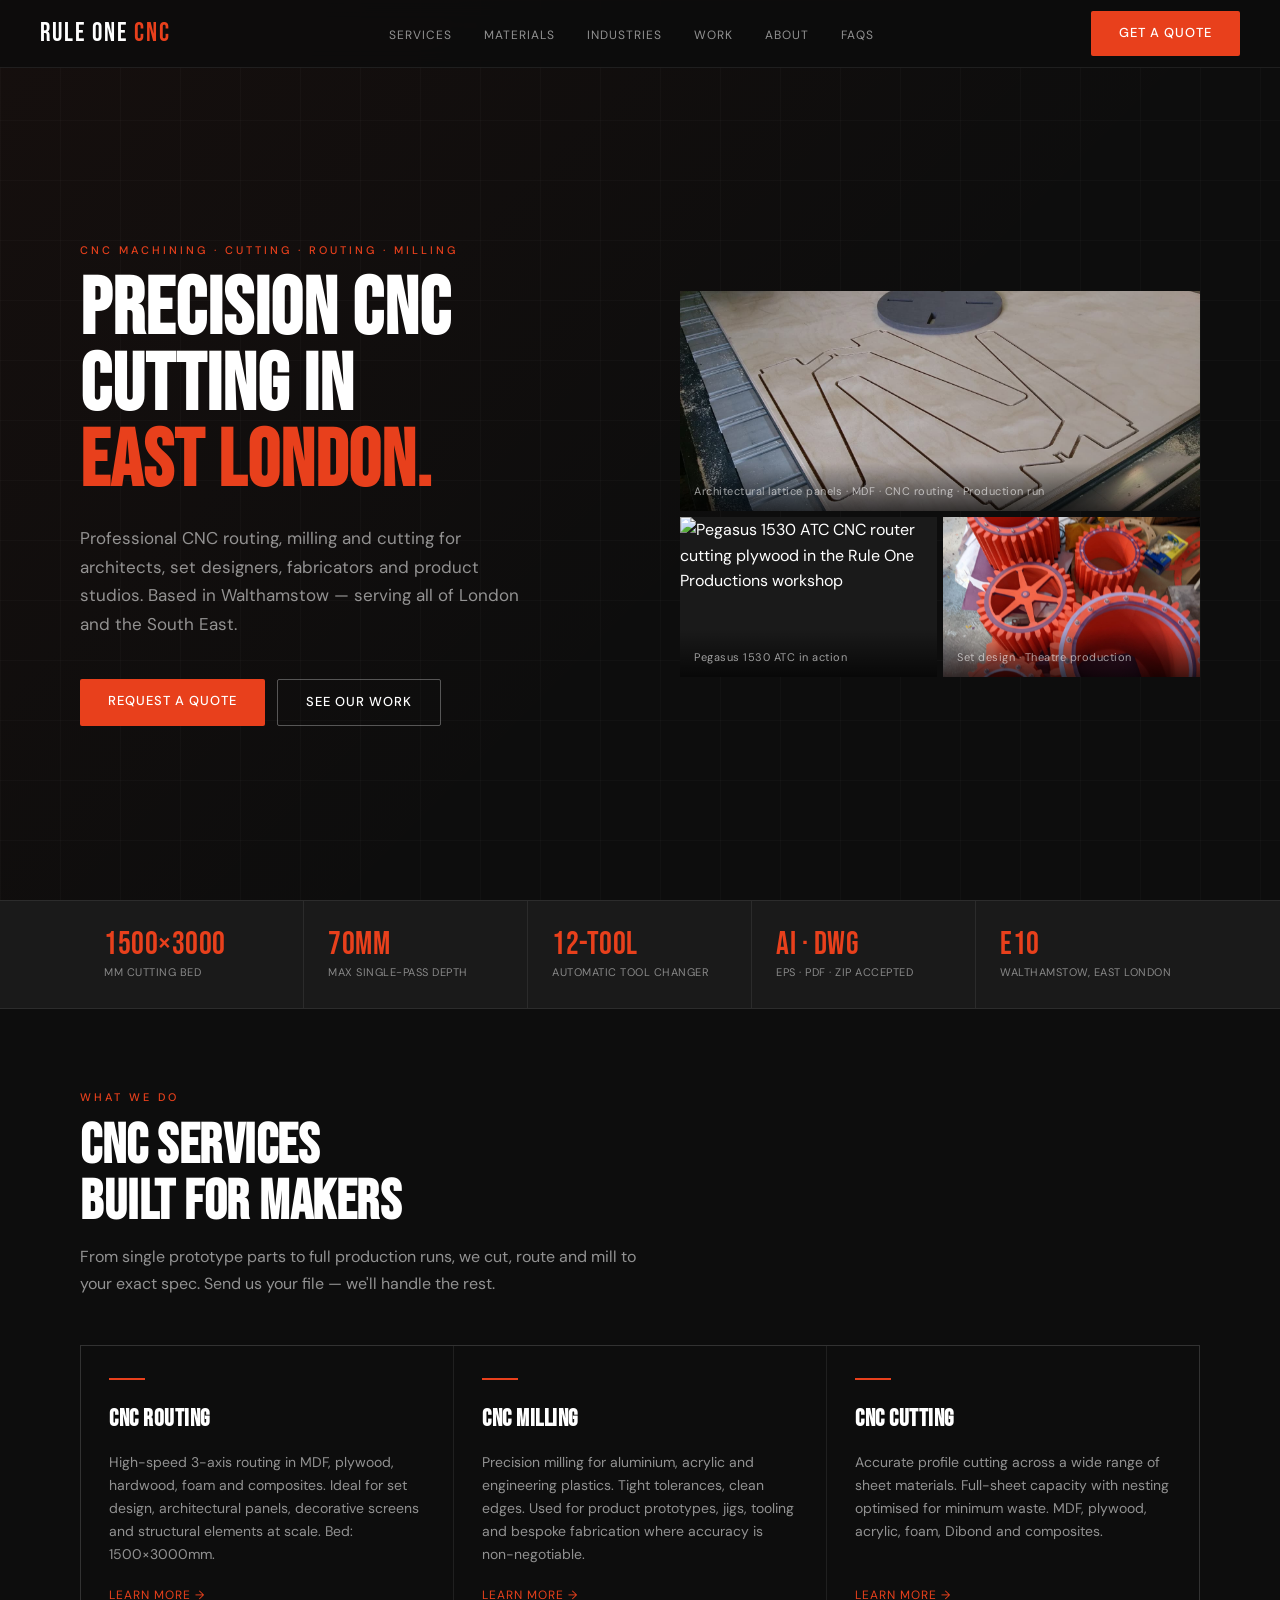
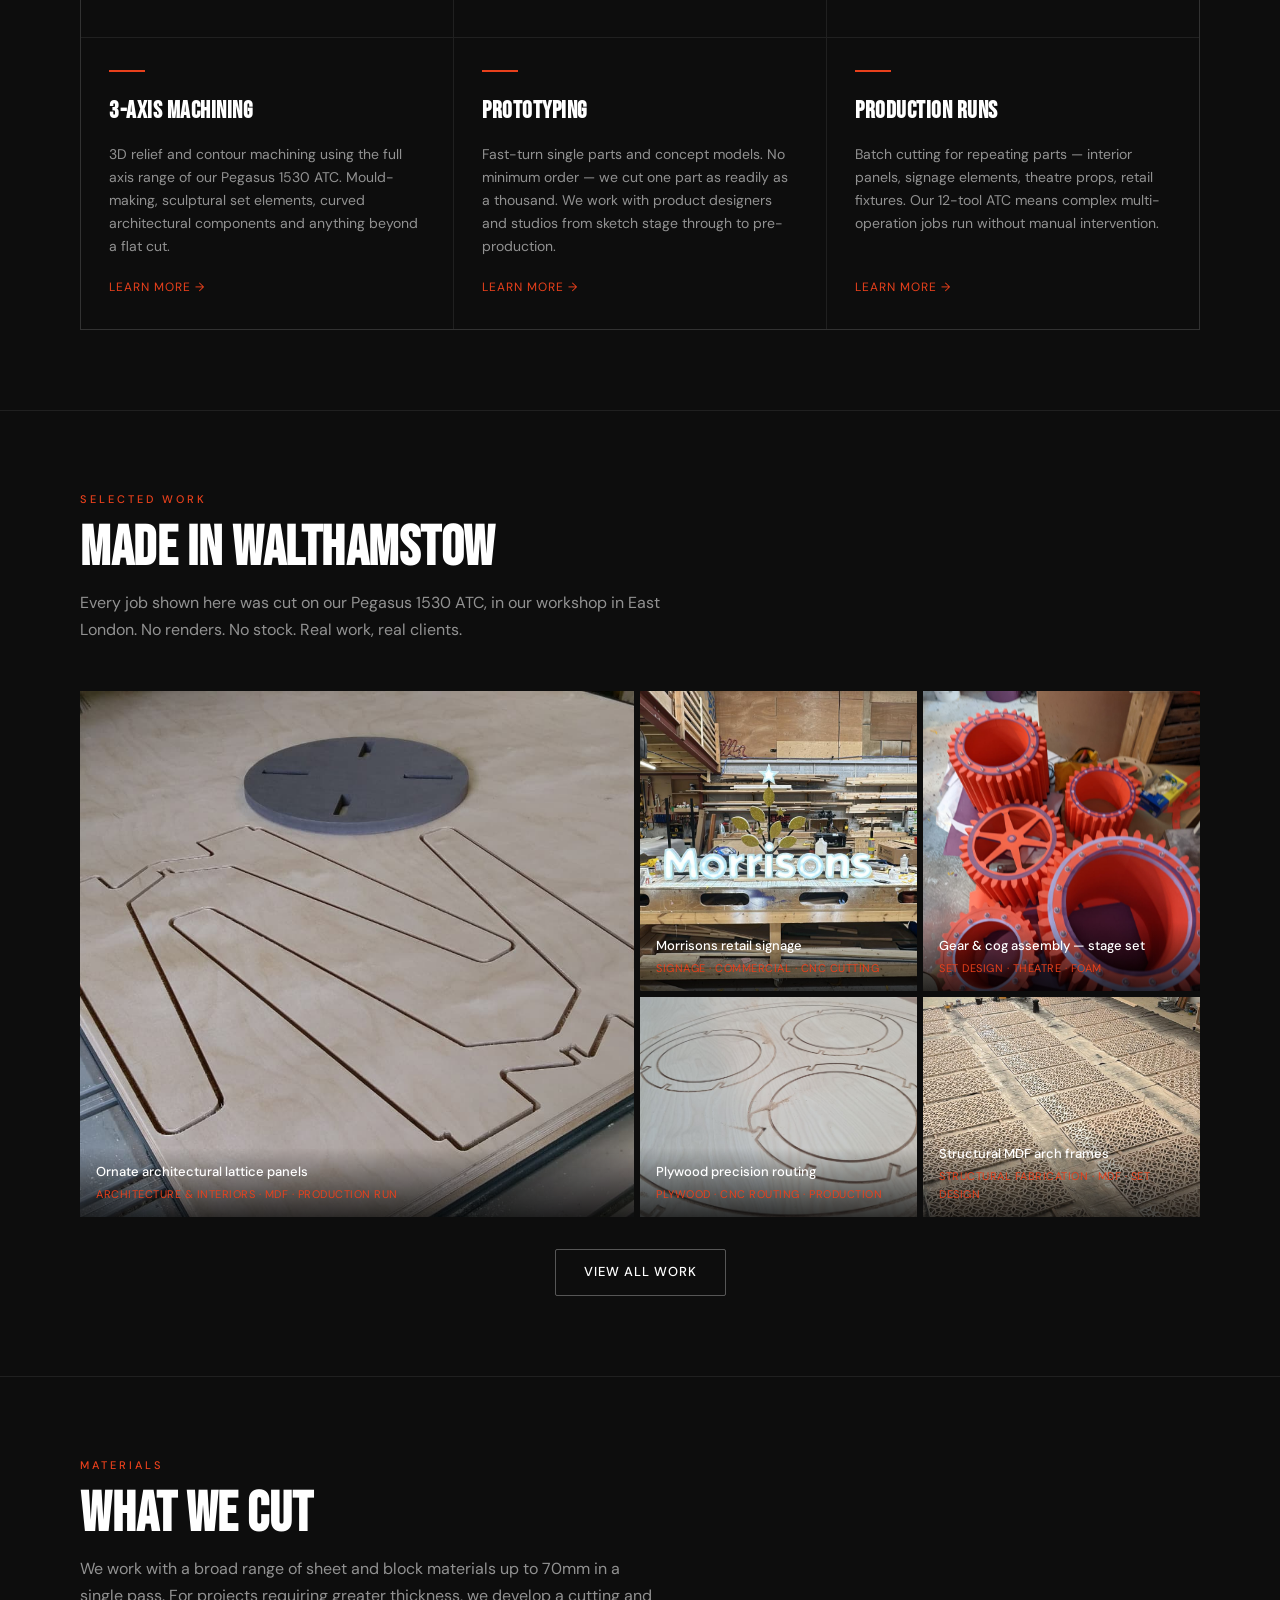
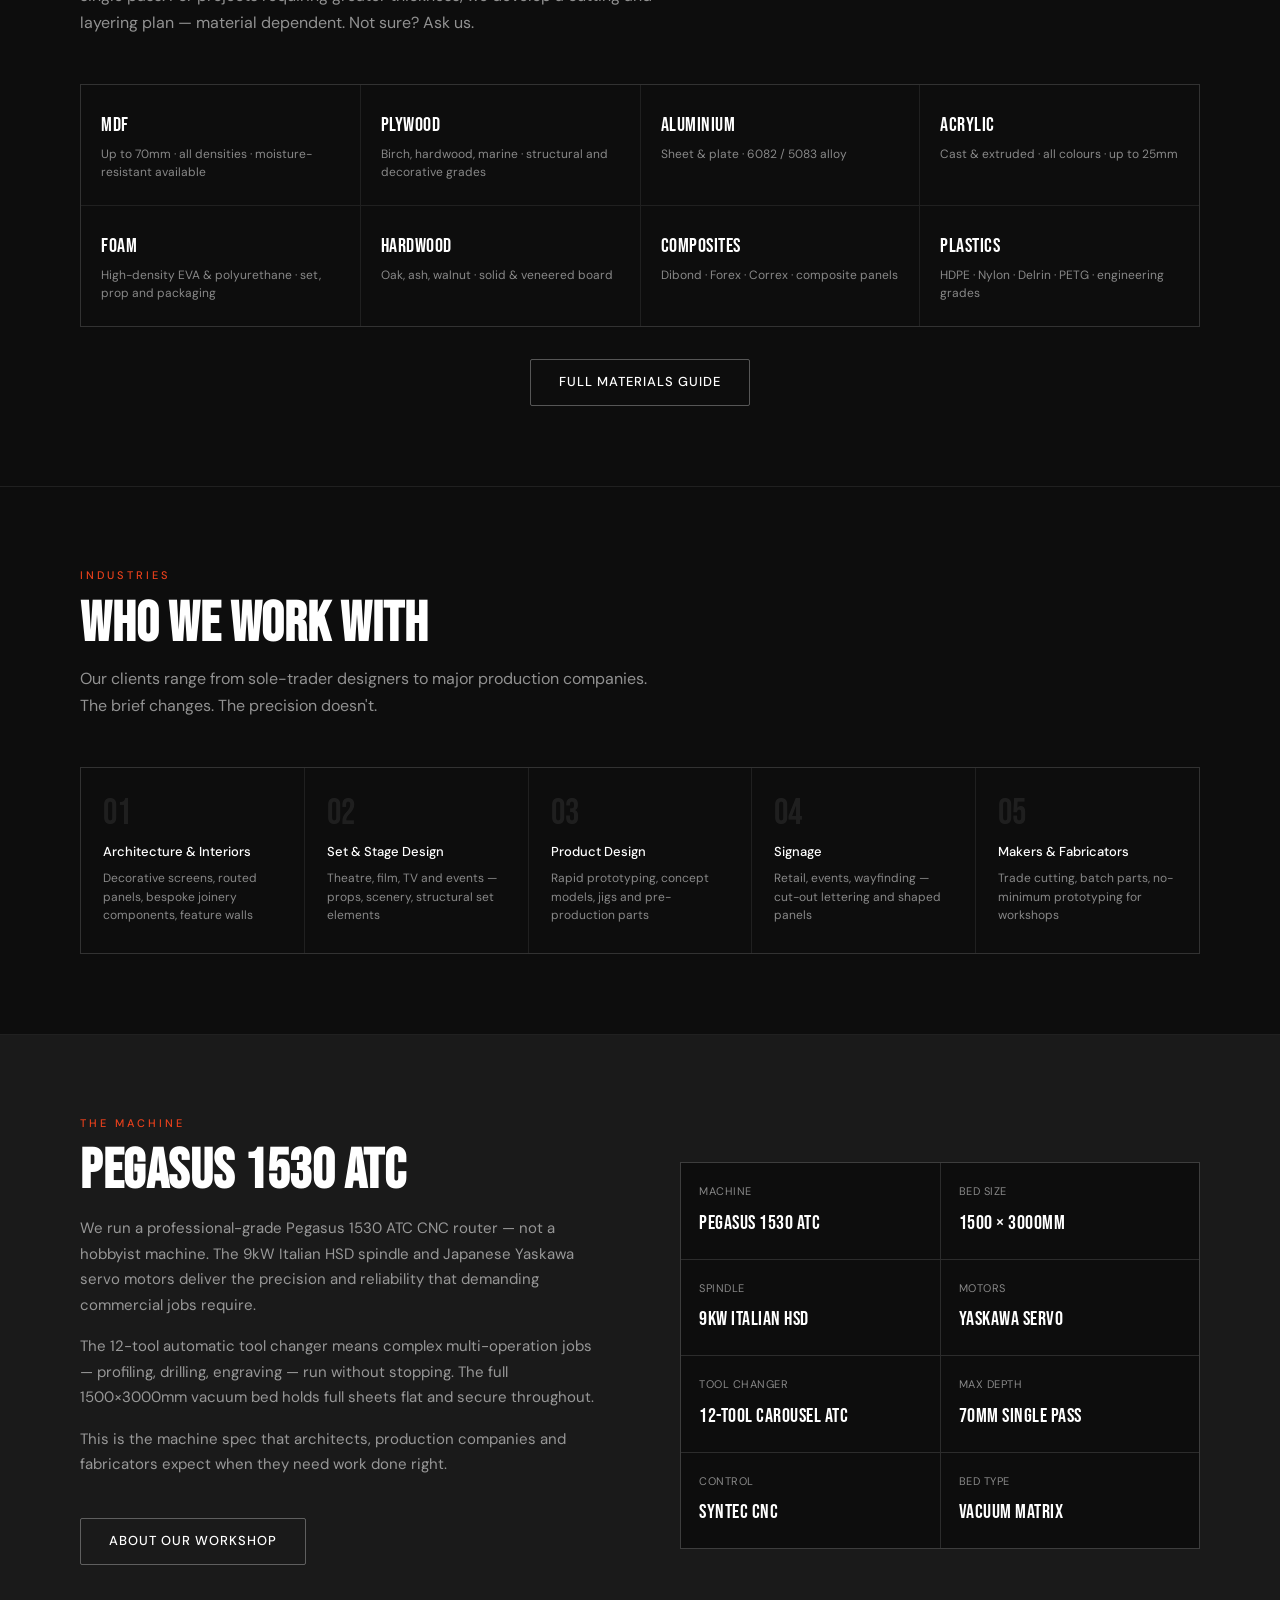
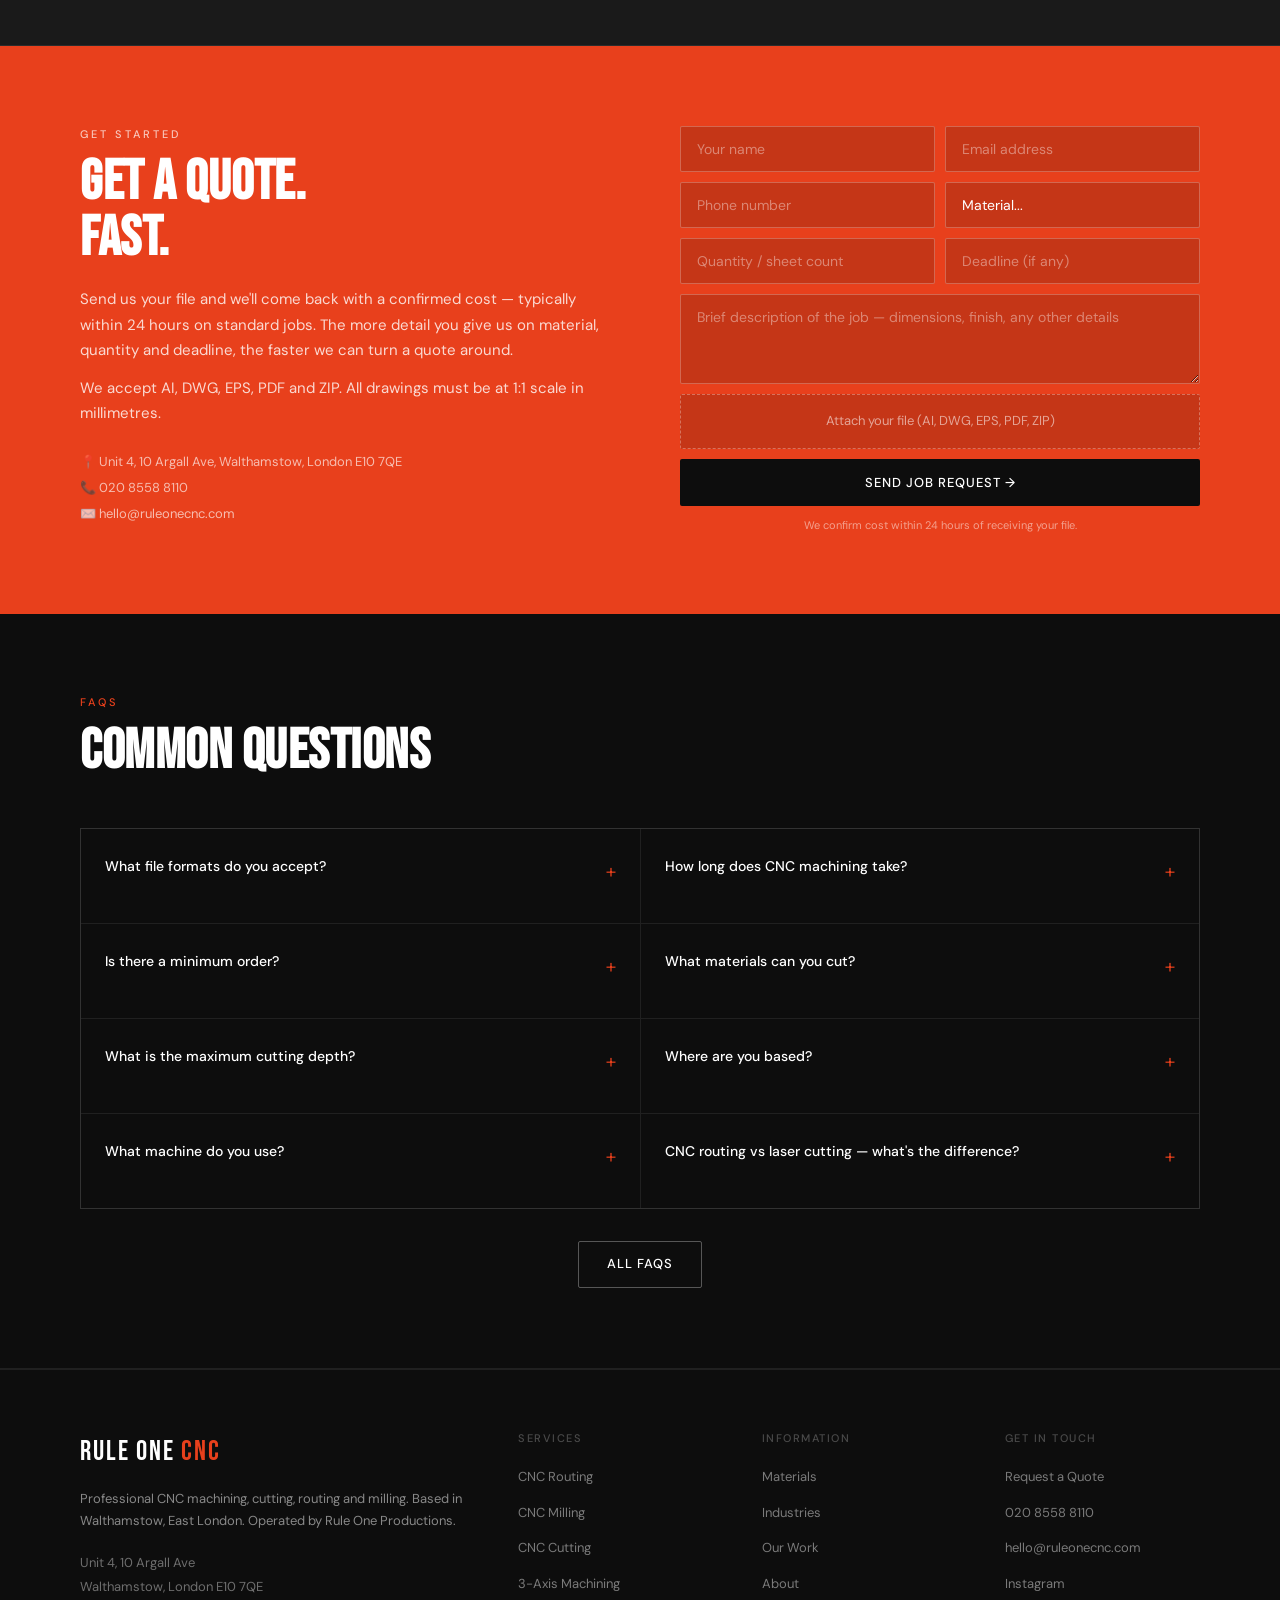
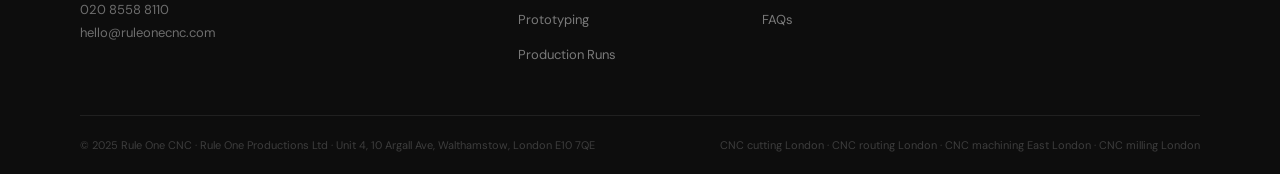
==== index.html @ fa642766 "Rename index.html.html to index.html" ====
<!DOCTYPE html>
<html lang="en">
<head>
  <meta charset="UTF-8" />
  <meta name="viewport" content="width=device-width, initial-scale=1.0" />
  <title>CNC Machining, Cutting &amp; Routing in London | Rule One CNC</title>
  <meta name="description" content="Professional CNC routing, milling and cutting in East London. Pegasus 1530 ATC — 1500×3000mm bed, up to 70mm depth. Fast turnaround, no minimum order. Get a quote today." />
  <meta name="robots" content="index, follow" />
  <link rel="canonical" href="https://www.ruleonecnc.com/" />
  <link rel="stylesheet" href="css/style.css" />

  <!-- Open Graph -->
  <meta property="og:title" content="CNC Machining, Cutting &amp; Routing in London | Rule One CNC" />
  <meta property="og:description" content="Professional CNC routing, milling and cutting in East London. Pegasus 1530 ATC. Fast turnaround, no minimum order." />
  <meta property="og:url" content="https://www.ruleonecnc.com/" />
  <meta property="og:type" content="website" />

  <!-- LocalBusiness Schema -->
  <script type="application/ld+json">
  {
    "@context": "https://schema.org",
    "@type": "LocalBusiness",
    "name": "Rule One CNC",
    "alternateName": "Rule One Productions CNC",
    "url": "https://www.ruleonecnc.com",
    "description": "Professional CNC machining, cutting, routing and milling service based in Walthamstow, East London. Pegasus 1530 ATC router with 1500x3000mm bed, up to 70mm cutting depth. Serving architects, set designers, fabricators and product studios across London and the South East.",
    "telephone": "+442085588110",
    "email": "hello@ruleonecnc.com",
    "priceRange": "££",
    "address": {
      "@type": "PostalAddress",
      "streetAddress": "Unit 4, 10 Argall Ave",
      "addressLocality": "Walthamstow",
      "addressRegion": "London",
      "postalCode": "E10 7QE",
      "addressCountry": "GB"
    },
    "geo": {
      "@type": "GeoCoordinates",
      "latitude": 51.5647,
      "longitude": -0.0147
    },
    "openingHoursSpecification": [
      {
        "@type": "OpeningHoursSpecification",
        "dayOfWeek": ["Monday","Tuesday","Wednesday","Thursday","Friday"],
        "opens": "08:00",
        "closes": "17:30"
      }
    ],
    "hasOfferCatalog": {
      "@type": "OfferCatalog",
      "name": "CNC Services",
      "itemListElement": [
        { "@type": "Offer", "itemOffered": { "@type": "Service", "name": "CNC Routing London" } },
        { "@type": "Offer", "itemOffered": { "@type": "Service", "name": "CNC Milling London" } },
        { "@type": "Offer", "itemOffered": { "@type": "Service", "name": "CNC Cutting London" } },
        { "@type": "Offer", "itemOffered": { "@type": "Service", "name": "CNC Machining London" } },
        { "@type": "Offer", "itemOffered": { "@type": "Service", "name": "CNC Prototyping London" } }
      ]
    },
    "areaServed": [
      { "@type": "City", "name": "London" },
      { "@type": "AdministrativeArea", "name": "South East England" }
    ],
    "sameAs": ["https://www.instagram.com/cnc.london"]
  }
  </script>

  <!-- FAQPage Schema -->
  <script type="application/ld+json">
  {
    "@context": "https://schema.org",
    "@type": "FAQPage",
    "mainEntity": [
      {
        "@type": "Question",
        "name": "What file formats do you accept?",
        "acceptedAnswer": { "@type": "Answer", "text": "We accept AI (Adobe Illustrator), DWG (AutoCAD), EPS, PDF and ZIP archives. All files must be at 1:1 scale in millimetres. Vector format is required for 2D cutting." }
      },
      {
        "@type": "Question",
        "name": "How long does CNC machining take?",
        "acceptedAnswer": { "@type": "Answer", "text": "Turnaround depends on the complexity and volume of the job. Most standard jobs are completed within a few days. We confirm an exact lead time when we quote." }
      },
      {
        "@type": "Question",
        "name": "Is there a minimum order for CNC cutting?",
        "acceptedAnswer": { "@type": "Answer", "text": "No minimum order. We cut single prototype parts as readily as large production runs. Pricing is based on machine time and material — not order volume." }
      },
      {
        "@type": "Question",
        "name": "What materials can CNC machines cut?",
        "acceptedAnswer": { "@type": "Answer", "text": "Rule One CNC cuts MDF, plywood, hardwood, aluminium, acrylic, high-density foam, Dibond, Forex, HDPE, Nylon, Delrin and PETG. We cut up to 70mm depth in a single pass." }
      },
      {
        "@type": "Question",
        "name": "What is the maximum CNC cutting depth?",
        "acceptedAnswer": { "@type": "Answer", "text": "Our Pegasus 1530 ATC CNC router cuts to 70mm depth in a single pass. For projects requiring greater material thickness, we can develop a cutting and layering plan." }
      },
      {
        "@type": "Question",
        "name": "Where is Rule One CNC based?",
        "acceptedAnswer": { "@type": "Answer", "text": "We are based at Unit 4, 10 Argall Ave, Walthamstow, London E10 7QE, operated by Rule One Productions. We serve clients across London and the South East." }
      },
      {
        "@type": "Question",
        "name": "What CNC machine do you use?",
        "acceptedAnswer": { "@type": "Answer", "text": "We run a Pegasus 1530 ATC CNC router with a 1500x3000mm bed, 9kW Italian HSD spindle, Japanese Yaskawa servo motors and a 12-tool automatic tool changer." }
      },
      {
        "@type": "Question",
        "name": "What is the difference between CNC routing and laser cutting?",
        "acceptedAnswer": { "@type": "Answer", "text": "CNC routing uses a spinning cutter and is better for thicker materials, structural parts and 3D relief work. Laser cutting suits very thin, delicate sheet work. We offer CNC routing and milling." }
      }
    ]
  }
  </script>
</head>
<body>

  <!-- ─── NAV ─── -->
  <nav class="nav">
    <a href="/" class="nav-logo">Rule One <span>CNC</span></a>
    <ul class="nav-links">
      <li><a href="/pages/services.html">Services</a></li>
      <li><a href="/pages/materials.html">Materials</a></li>
      <li><a href="/pages/industries.html">Industries</a></li>
      <li><a href="/pages/work.html">Work</a></li>
      <li><a href="/pages/about.html">About</a></li>
      <li><a href="/pages/faq.html">FAQs</a></li>
    </ul>
    <a href="#quote" class="btn btn-primary nav-cta">Get a Quote</a>
    <div class="nav-hamburger" aria-label="Menu">
      <span></span><span></span><span></span>
    </div>
  </nav>

  <!-- Mobile Menu -->
  <div class="mobile-menu">
    <a href="/pages/services.html">Services</a>
    <a href="/pages/materials.html">Materials</a>
    <a href="/pages/industries.html">Industries</a>
    <a href="/pages/work.html">Work</a>
    <a href="/pages/about.html">About</a>
    <a href="/pages/faq.html">FAQs</a>
    <a href="#quote" class="btn btn-primary">Get a Quote</a>
  </div>

  <main>

    <!-- ─── HERO ─── -->
    <section class="hero" id="home">
      <div class="hero-bg"></div>
      <div class="hero-grid-overlay"></div>
      <div class="hero-content">
        <div class="hero-left">
          <span class="eyebrow">CNC Machining · Cutting · Routing · Milling</span>
          <h1 class="hero-h1">Precision CNC<br>cutting in<br><em>East London.</em></h1>
          <p class="hero-sub">Professional CNC routing, milling and cutting for architects, set designers, fabricators and product studios. Based in Walthamstow — serving all of London and the South East.</p>
          <div class="hero-ctas">
            <a href="#quote" class="btn btn-primary">Request a Quote</a>
            <a href="/pages/work.html" class="btn btn-outline">See Our Work</a>
          </div>
        </div>
        <div class="hero-right">
          <div class="hero-img-grid">
            <div class="hero-img-item span2">
              <img src="images/lattice-panels-floor.jpg" alt="CNC routed architectural lattice panels laid out across the workshop floor — Rule One CNC, Walthamstow" loading="eager" />
              <div class="hero-img-label">Architectural lattice panels · MDF · CNC routing · Production run</div>
            </div>
            <div class="hero-img-item">
              <img src="images/cnc-machine-cutting.jpg" alt="Pegasus 1530 ATC CNC router cutting plywood in the Rule One Productions workshop" loading="eager" />
              <div class="hero-img-label">Pegasus 1530 ATC in action</div>
            </div>
            <div class="hero-img-item">
              <img src="images/gear-assemblies.jpg" alt="Large CNC routed foam gear and cog assemblies for theatre set design" loading="eager" />
              <div class="hero-img-label">Set design · Theatre production</div>
            </div>
          </div>
        </div>
      </div>
    </section>

    <!-- ─── TRUST BAR ─── -->
    <div class="trust-bar">
      <div class="trust-bar-inner container">
        <div class="trust-item">
          <div class="trust-num">1500×3000</div>
          <div class="trust-label">mm cutting bed</div>
        </div>
        <div class="trust-item">
          <div class="trust-num">70mm</div>
          <div class="trust-label">Max single-pass depth</div>
        </div>
        <div class="trust-item">
          <div class="trust-num">12-Tool</div>
          <div class="trust-label">Automatic tool changer</div>
        </div>
        <div class="trust-item">
          <div class="trust-num">AI · DWG</div>
          <div class="trust-label">EPS · PDF · ZIP accepted</div>
        </div>
        <div class="trust-item">
          <div class="trust-num">E10</div>
          <div class="trust-label">Walthamstow, East London</div>
        </div>
      </div>
    </div>

    <!-- ─── SERVICES ─── -->
    <section class="section" id="services">
      <div class="container">
        <span class="eyebrow fade-in">What we do</span>
        <h2 class="fade-in">CNC services<br>built for makers</h2>
        <div class="section-intro fade-in">
          <p>From single prototype parts to full production runs, we cut, route and mill to your exact spec. Send us your file — we'll handle the rest.</p>
        </div>
        <div class="services-grid">
          <div class="service-card fade-in">
            <div class="service-bar"></div>
            <h3>CNC Routing</h3>
            <p>High-speed 3-axis routing in MDF, plywood, hardwood, foam and composites. Ideal for set design, architectural panels, decorative screens and structural elements at scale. Bed: 1500×3000mm.</p>
            <a href="/pages/services.html#routing" class="service-link">Learn more →</a>
          </div>
          <div class="service-card fade-in">
            <div class="service-bar"></div>
            <h3>CNC Milling</h3>
            <p>Precision milling for aluminium, acrylic and engineering plastics. Tight tolerances, clean edges. Used for product prototypes, jigs, tooling and bespoke fabrication where accuracy is non-negotiable.</p>
            <a href="/pages/services.html#milling" class="service-link">Learn more →</a>
          </div>
          <div class="service-card fade-in">
            <div class="service-bar"></div>
            <h3>CNC Cutting</h3>
            <p>Accurate profile cutting across a wide range of sheet materials. Full-sheet capacity with nesting optimised for minimum waste. MDF, plywood, acrylic, foam, Dibond and composites.</p>
            <a href="/pages/services.html#cutting" class="service-link">Learn more →</a>
          </div>
          <div class="service-card fade-in">
            <div class="service-bar"></div>
            <h3>3-Axis Machining</h3>
            <p>3D relief and contour machining using the full axis range of our Pegasus 1530 ATC. Mould-making, sculptural set elements, curved architectural components and anything beyond a flat cut.</p>
            <a href="/pages/services.html#3axis" class="service-link">Learn more →</a>
          </div>
          <div class="service-card fade-in">
            <div class="service-bar"></div>
            <h3>Prototyping</h3>
            <p>Fast-turn single parts and concept models. No minimum order — we cut one part as readily as a thousand. We work with product designers and studios from sketch stage through to pre-production.</p>
            <a href="/pages/services.html#prototyping" class="service-link">Learn more →</a>
          </div>
          <div class="service-card fade-in">
            <div class="service-bar"></div>
            <h3>Production Runs</h3>
            <p>Batch cutting for repeating parts — interior panels, signage elements, theatre props, retail fixtures. Our 12-tool ATC means complex multi-operation jobs run without manual intervention.</p>
            <a href="/pages/services.html#production" class="service-link">Learn more →</a>
          </div>
        </div>
      </div>
    </section>

    <!-- ─── PORTFOLIO ─── -->
    <section class="section" id="work">
      <div class="container">
        <span class="eyebrow fade-in">Selected work</span>
        <h2 class="fade-in">Made in Walthamstow</h2>
        <div class="section-intro fade-in">
          <p>Every job shown here was cut on our Pegasus 1530 ATC, in our workshop in East London. No renders. No stock. Real work, real clients.</p>
        </div>
        <div class="portfolio-grid">
          <div class="port-item tall fade-in">
            <img src="images/lattice-panels-floor.jpg" alt="CNC routed ornate architectural lattice panels — full production run, Rule One CNC London" loading="lazy" />
            <div class="port-always">
              <div class="port-title">Ornate architectural lattice panels</div>
              <div class="port-tag">Architecture & Interiors · MDF · Production run</div>
            </div>
            <div class="port-overlay">
              <div class="port-title">Ornate architectural lattice panels</div>
              <div class="port-tag">Architecture & Interiors · MDF · Production run</div>
            </div>
          </div>
          <div class="port-item fade-in">
            <img src="images/morrisons-signage.jpg" alt="CNC cut Morrisons illuminated retail signage lettering — Rule One CNC workshop" loading="lazy" />
            <div class="port-always">
              <div class="port-title">Morrisons retail signage</div>
              <div class="port-tag">Signage · Commercial · CNC cutting</div>
            </div>
            <div class="port-overlay">
              <div class="port-title">Morrisons retail signage</div>
              <div class="port-tag">Signage · Commercial · CNC cutting</div>
            </div>
          </div>
          <div class="port-item fade-in">
            <img src="images/gear-assemblies.jpg" alt="Large scale CNC routed foam gear and cog assemblies for theatre set design" loading="lazy" />
            <div class="port-always">
              <div class="port-title">Gear & cog assembly — stage set</div>
              <div class="port-tag">Set Design · Theatre · Foam</div>
            </div>
            <div class="port-overlay">
              <div class="port-title">Gear & cog assembly — stage set</div>
              <div class="port-tag">Set Design · Theatre · Foam</div>
            </div>
          </div>
          <div class="port-item fade-in">
            <img src="images/plywood-routing.jpg" alt="CNC router cutting precise circular parts in plywood sheet — Walthamstow workshop" loading="lazy" />
            <div class="port-always">
              <div class="port-title">Plywood precision routing</div>
              <div class="port-tag">Plywood · CNC routing · Production</div>
            </div>
            <div class="port-overlay">
              <div class="port-title">Plywood precision routing</div>
              <div class="port-tag">Plywood · CNC routing · Production</div>
            </div>
          </div>
          <div class="port-item fade-in">
            <img src="images/mdf-arches.jpg" alt="CNC cut MDF structural arch frames with internal ribbing — Rule One Productions" loading="lazy" />
            <div class="port-always">
              <div class="port-title">Structural MDF arch frames</div>
              <div class="port-tag">Structural fabrication · MDF · Set design</div>
            </div>
            <div class="port-overlay">
              <div class="port-title">Structural MDF arch frames</div>
              <div class="port-tag">Structural fabrication · MDF · Set design</div>
            </div>
          </div>
        </div>
        <div style="margin-top:32px; text-align:center;">
          <a href="/pages/work.html" class="btn btn-outline">View all work</a>
        </div>
      </div>
    </section>

    <!-- ─── MATERIALS ─── -->
    <section class="section" id="materials">
      <div class="container">
        <span class="eyebrow fade-in">Materials</span>
        <h2 class="fade-in">What we cut</h2>
        <div class="section-intro fade-in">
          <p>We work with a broad range of sheet and block materials up to 70mm in a single pass. For projects requiring greater thickness, we develop a cutting and layering plan — material dependent. Not sure? Ask us.</p>
        </div>
        <div class="materials-grid">
          <div class="material-cell fade-in">
            <div class="material-name">MDF</div>
            <div class="material-detail">Up to 70mm · all densities · moisture-resistant available</div>
          </div>
          <div class="material-cell fade-in">
            <div class="material-name">Plywood</div>
            <div class="material-detail">Birch, hardwood, marine · structural and decorative grades</div>
          </div>
          <div class="material-cell fade-in">
            <div class="material-name">Aluminium</div>
            <div class="material-detail">Sheet & plate · 6082 / 5083 alloy</div>
          </div>
          <div class="material-cell fade-in">
            <div class="material-name">Acrylic</div>
            <div class="material-detail">Cast & extruded · all colours · up to 25mm</div>
          </div>
          <div class="material-cell fade-in">
            <div class="material-name">Foam</div>
            <div class="material-detail">High-density EVA & polyurethane · set, prop and packaging</div>
          </div>
          <div class="material-cell fade-in">
            <div class="material-name">Hardwood</div>
            <div class="material-detail">Oak, ash, walnut · solid & veneered board</div>
          </div>
          <div class="material-cell fade-in">
            <div class="material-name">Composites</div>
            <div class="material-detail">Dibond · Forex · Correx · composite panels</div>
          </div>
          <div class="material-cell fade-in">
            <div class="material-name">Plastics</div>
            <div class="material-detail">HDPE · Nylon · Delrin · PETG · engineering grades</div>
          </div>
        </div>
        <div style="margin-top:32px; text-align:center;">
          <a href="/pages/materials.html" class="btn btn-outline">Full materials guide</a>
        </div>
      </div>
    </section>

    <!-- ─── INDUSTRIES ─── -->
    <section class="section" id="industries">
      <div class="container">
        <span class="eyebrow fade-in">Industries</span>
        <h2 class="fade-in">Who we work with</h2>
        <div class="section-intro fade-in">
          <p>Our clients range from sole-trader designers to major production companies. The brief changes. The precision doesn't.</p>
        </div>
        <div class="industries-strip">
          <div class="industry-cell fade-in">
            <div class="industry-num">01</div>
            <div class="industry-name">Architecture &amp; Interiors</div>
            <div class="industry-desc">Decorative screens, routed panels, bespoke joinery components, feature walls</div>
          </div>
          <div class="industry-cell fade-in">
            <div class="industry-num">02</div>
            <div class="industry-name">Set &amp; Stage Design</div>
            <div class="industry-desc">Theatre, film, TV and events — props, scenery, structural set elements</div>
          </div>
          <div class="industry-cell fade-in">
            <div class="industry-num">03</div>
            <div class="industry-name">Product Design</div>
            <div class="industry-desc">Rapid prototyping, concept models, jigs and pre-production parts</div>
          </div>
          <div class="industry-cell fade-in">
            <div class="industry-num">04</div>
            <div class="industry-name">Signage</div>
            <div class="industry-desc">Retail, events, wayfinding — cut-out lettering and shaped panels</div>
          </div>
          <div class="industry-cell fade-in">
            <div class="industry-num">05</div>
            <div class="industry-name">Makers &amp; Fabricators</div>
            <div class="industry-desc">Trade cutting, batch parts, no-minimum prototyping for workshops</div>
          </div>
        </div>
      </div>
    </section>

    <!-- ─── MACHINE ─── -->
    <section class="section machine-section">
      <div class="container">
        <div class="machine-inner">
          <div class="machine-copy fade-in">
            <span class="eyebrow">The machine</span>
            <h2>Pegasus 1530 ATC</h2>
            <p style="margin-top:16px;">We run a professional-grade Pegasus 1530 ATC CNC router — not a hobbyist machine. The 9kW Italian HSD spindle and Japanese Yaskawa servo motors deliver the precision and reliability that demanding commercial jobs require.</p>
            <p>The 12-tool automatic tool changer means complex multi-operation jobs — profiling, drilling, engraving — run without stopping. The full 1500×3000mm vacuum bed holds full sheets flat and secure throughout.</p>
            <p>This is the machine spec that architects, production companies and fabricators expect when they need work done right.</p>
            <a href="/pages/about.html" class="btn btn-outline" style="margin-top:24px;">About our workshop</a>
          </div>
          <div class="fade-in">
            <div class="spec-grid">
              <div class="spec-item">
                <div class="spec-label">Machine</div>
                <div class="spec-value">Pegasus 1530 ATC</div>
              </div>
              <div class="spec-item">
                <div class="spec-label">Bed size</div>
                <div class="spec-value">1500 × 3000mm</div>
              </div>
              <div class="spec-item">
                <div class="spec-label">Spindle</div>
                <div class="spec-value">9kW Italian HSD</div>
              </div>
              <div class="spec-item">
                <div class="spec-label">Motors</div>
                <div class="spec-value">Yaskawa Servo</div>
              </div>
              <div class="spec-item">
                <div class="spec-label">Tool changer</div>
                <div class="spec-value">12-tool carousel ATC</div>
              </div>
              <div class="spec-item">
                <div class="spec-label">Max depth</div>
                <div class="spec-value">70mm single pass</div>
              </div>
              <div class="spec-item">
                <div class="spec-label">Control</div>
                <div class="spec-value">Syntec CNC</div>
              </div>
              <div class="spec-item">
                <div class="spec-label">Bed type</div>
                <div class="spec-value">Vacuum matrix</div>
              </div>
            </div>
          </div>
        </div>
      </div>
    </section>

    <!-- ─── QUOTE ─── -->
    <section class="section quote-section" id="quote">
      <div class="container">
        <div class="quote-inner">
          <div class="quote-copy fade-in">
            <span class="eyebrow" style="color:rgba(255,255,255,0.7);">Get started</span>
            <h2>Get a quote.<br>Fast.</h2>
            <p>Send us your file and we'll come back with a confirmed cost — typically within 24 hours on standard jobs. The more detail you give us on material, quantity and deadline, the faster we can turn a quote around.</p>
            <p>We accept AI, DWG, EPS, PDF and ZIP. All drawings must be at 1:1 scale in millimetres.</p>
            <div class="quote-meta">
              <p>📍 Unit 4, 10 Argall Ave, Walthamstow, London E10 7QE</p>
              <p>📞 020 8558 8110</p>
              <p>✉️ hello@ruleonecnc.com</p>
            </div>
          </div>
          <div class="fade-in">
            <form class="quote-form" id="quote-form" name="quote" method="POST" data-netlify="true" data-netlify-honeypot="bot-field" enctype="multipart/form-data">
              <input type="hidden" name="form-name" value="quote" />
              <input type="text" name="bot-field" style="display:none" />
              <div class="form-row">
                <input type="text" name="name" placeholder="Your name" required />
                <input type="email" name="email" placeholder="Email address" required />
              </div>
              <div class="form-row">
                <input type="tel" name="phone" placeholder="Phone number" required />
                <select name="material" required>
                  <option value="" disabled selected>Material...</option>
                  <option>MDF</option>
                  <option>Plywood</option>
                  <option>Aluminium</option>
                  <option>Acrylic</option>
                  <option>Foam</option>
                  <option>Hardwood</option>
                  <option>Composite / Dibond</option>
                  <option>Plastic (HDPE / Nylon / Delrin)</option>
                  <option>Other / Not sure</option>
                </select>
              </div>
              <div class="form-row">
                <input type="text" name="quantity" placeholder="Quantity / sheet count" required />
                <input type="text" name="deadline" placeholder="Deadline (if any)" />
              </div>
              <textarea name="message" placeholder="Brief description of the job — dimensions, finish, any other details" required></textarea>
              <label class="form-file-label" for="file-upload">
                Attach your file (AI, DWG, EPS, PDF, ZIP)
              </label>
              <input type="file" id="file-upload" name="file" class="form-file-input" accept=".ai,.dwg,.eps,.pdf,.zip,.dxf" />
              <button type="submit" class="form-submit-btn">Send Job Request →</button>
              <p class="form-note">We confirm cost within 24 hours of receiving your file.</p>
            </form>
            <div class="form-success">
              <h3>Request received.</h3>
              <p>We'll review your file and come back with a confirmed cost within 24 hours. If it's urgent, call us on 020 8558 8110.</p>
            </div>
          </div>
        </div>
      </div>
    </section>

    <!-- ─── FAQ ─── -->
    <section class="section" id="faq">
      <div class="container">
        <span class="eyebrow fade-in">FAQs</span>
        <h2 class="fade-in">Common questions</h2>
        <div class="faq-grid">
          <div class="faq-item fade-in">
            <div class="faq-q">What file formats do you accept?</div>
            <div class="faq-a">We accept AI (Adobe Illustrator), DWG (AutoCAD), EPS, PDF and ZIP archives. All files must be at 1:1 scale in millimetres. Vector format is required for 2D cutting. If your files are in a different format, contact us before submitting — we can often advise on conversion.</div>
          </div>
          <div class="faq-item fade-in">
            <div class="faq-q">How long does CNC machining take?</div>
            <div class="faq-a">Turnaround depends on the complexity and volume of the job. Most standard jobs are completed within a few days. We'll confirm an exact lead time when we quote. If you have a tight deadline, tell us upfront and we'll do our best to accommodate it.</div>
          </div>
          <div class="faq-item fade-in">
            <div class="faq-q">Is there a minimum order?</div>
            <div class="faq-a">No minimum order. We cut single prototype parts as readily as production runs of hundreds. Pricing is based on machine time and material — not order volume.</div>
          </div>
          <div class="faq-item fade-in">
            <div class="faq-q">What materials can you cut?</div>
            <div class="faq-a">We regularly cut MDF, plywood, hardwood, aluminium, acrylic, high-density foam, Dibond, Forex, HDPE, Nylon, Delrin and PETG. We cut up to 70mm depth in a single pass. For thicker work, we can develop a cutting and layering plan.</div>
          </div>
          <div class="faq-item fade-in">
            <div class="faq-q">What is the maximum cutting depth?</div>
            <div class="faq-a">Our Pegasus 1530 ATC cuts to 70mm depth in a single pass. For projects requiring greater material thickness, we can work with you on a layered construction approach — feasibility depends on the material and design.</div>
          </div>
          <div class="faq-item fade-in">
            <div class="faq-q">Where are you based?</div>
            <div class="faq-a">We're based in Walthamstow, East London — Unit 4, 10 Argall Ave, E10 7QE, operated by Rule One Productions. Finished parts can be collected from the workshop or sent by courier.</div>
          </div>
          <div class="faq-item fade-in">
            <div class="faq-q">What machine do you use?</div>
            <div class="faq-a">We run a Pegasus 1530 ATC CNC router — a professional-grade machine with a 1500×3000mm bed, 9kW Italian HSD spindle, Japanese Yaskawa servo motors and a 12-tool automatic tool changer.</div>
          </div>
          <div class="faq-item fade-in">
            <div class="faq-q">CNC routing vs laser cutting — what's the difference?</div>
            <div class="faq-a">CNC routing uses a spinning cutter and excels with thicker materials, structural parts and 3D relief work. Laser cutting suits very thin, delicate sheet work. We offer CNC routing and milling — contact us if you're unsure which process suits your job.</div>
          </div>
        </div>
        <div style="margin-top:32px; text-align:center;">
          <a href="/pages/faq.html" class="btn btn-outline">All FAQs</a>
        </div>
      </div>
    </section>

  </main>

  <!-- ─── FOOTER ─── -->
  <footer class="footer">
    <div class="container">
      <div class="footer-grid">
        <div>
          <div class="footer-logo">Rule One <span>CNC</span></div>
          <p class="footer-tagline">Professional CNC machining, cutting, routing and milling. Based in Walthamstow, East London. Operated by Rule One Productions.</p>
          <p class="footer-address">
            Unit 4, 10 Argall Ave<br>
            Walthamstow, London E10 7QE<br>
            020 8558 8110<br>
            hello@ruleonecnc.com
          </p>
        </div>
        <div class="footer-col">
          <h4>Services</h4>
          <ul>
            <li><a href="/pages/services.html#routing">CNC Routing</a></li>
            <li><a href="/pages/services.html#milling">CNC Milling</a></li>
            <li><a href="/pages/services.html#cutting">CNC Cutting</a></li>
            <li><a href="/pages/services.html#3axis">3-Axis Machining</a></li>
            <li><a href="/pages/services.html#prototyping">Prototyping</a></li>
            <li><a href="/pages/services.html#production">Production Runs</a></li>
          </ul>
        </div>
        <div class="footer-col">
          <h4>Information</h4>
          <ul>
            <li><a href="/pages/materials.html">Materials</a></li>
            <li><a href="/pages/industries.html">Industries</a></li>
            <li><a href="/pages/work.html">Our Work</a></li>
            <li><a href="/pages/about.html">About</a></li>
            <li><a href="/pages/faq.html">FAQs</a></li>
          </ul>
        </div>
        <div class="footer-col">
          <h4>Get in touch</h4>
          <ul>
            <li><a href="#quote">Request a Quote</a></li>
            <li><a href="tel:02085588110">020 8558 8110</a></li>
            <li><a href="mailto:hello@ruleonecnc.com">hello@ruleonecnc.com</a></li>
            <li><a href="https://instagram.com/cnc.london" target="_blank" rel="noopener">Instagram</a></li>
          </ul>
        </div>
      </div>
      <div class="footer-bottom">
        <p>© 2025 Rule One CNC · Rule One Productions Ltd · Unit 4, 10 Argall Ave, Walthamstow, London E10 7QE</p>
        <p class="footer-keywords">CNC cutting London · CNC routing London · CNC machining East London · CNC milling London</p>
      </div>
    </div>
  </footer>

  <script src="js/main.js"></script>
</body>
</html>
---- css/style.css ----
@import url('https://fonts.googleapis.com/css2?family=Bebas+Neue&family=DM+Sans:ital,wght@0,300;0,400;0,500;1,400&display=swap');

:root {
  --black: #0D0D0D;
  --orange: #E8401C;
  --white: #FFFFFF;
  --gray: #1A1A1A;
  --gray-mid: #2A2A2A;
  --gray-light: #888888;
  --text-muted: rgba(255,255,255,0.55);
  --border: rgba(255,255,255,0.08);
}

*, *::before, *::after { box-sizing: border-box; margin: 0; padding: 0; }

html { scroll-behavior: smooth; }

body {
  background: var(--black);
  color: var(--white);
  font-family: 'DM Sans', sans-serif;
  font-size: 16px;
  line-height: 1.6;
  overflow-x: hidden;
}

img { max-width: 100%; height: auto; display: block; }
a { color: inherit; text-decoration: none; }

/* ─── TYPOGRAPHY ─── */
.display {
  font-family: 'Bebas Neue', sans-serif;
  line-height: 0.95;
  letter-spacing: 1px;
}
.eyebrow {
  font-size: 11px;
  letter-spacing: 3px;
  text-transform: uppercase;
  color: var(--orange);
  font-weight: 500;
  margin-bottom: 12px;
  display: block;
}
h1 { font-family: 'Bebas Neue', sans-serif; font-size: clamp(52px, 7vw, 80px); line-height: 0.95; letter-spacing: 1px; }
h2 { font-family: 'Bebas Neue', sans-serif; font-size: clamp(36px, 5vw, 56px); line-height: 1; letter-spacing: 0.5px; }
h3 { font-family: 'Bebas Neue', sans-serif; font-size: 24px; letter-spacing: 0.5px; }
h1 em, h2 em { color: var(--orange); font-style: normal; }
p { line-height: 1.7; }

/* ─── LAYOUT ─── */
.container { max-width: 1200px; margin: 0 auto; padding: 0 40px; }
.section { padding: 80px 0; border-bottom: 1px solid var(--border); }

/* ─── BUTTONS ─── */
.btn {
  display: inline-block;
  padding: 12px 28px;
  font-family: 'DM Sans', sans-serif;
  font-size: 13px;
  font-weight: 500;
  letter-spacing: 1px;
  text-transform: uppercase;
  border-radius: 2px;
  cursor: pointer;
  transition: all 0.2s;
  border: none;
}
.btn-primary { background: var(--orange); color: var(--white); }
.btn-primary:hover { background: #cc3518; }
.btn-outline { background: transparent; color: var(--white); border: 1px solid rgba(255,255,255,0.3); }
.btn-outline:hover { border-color: var(--white); }
.btn-dark { background: var(--black); color: var(--white); }
.btn-dark:hover { background: #1a1a1a; }

/* ─── NAV ─── */
.nav {
  position: fixed;
  top: 0; left: 0; right: 0;
  z-index: 100;
  display: flex;
  justify-content: space-between;
  align-items: center;
  padding: 0 40px;
  height: 68px;
  background: rgba(13,13,13,0.95);
  backdrop-filter: blur(10px);
  border-bottom: 1px solid var(--border);
  transition: all 0.3s;
}
.nav-logo {
  font-family: 'Bebas Neue', sans-serif;
  font-size: 26px;
  letter-spacing: 2px;
  color: var(--white);
}
.nav-logo span { color: var(--orange); }
.nav-links {
  display: flex;
  gap: 32px;
  list-style: none;
}
.nav-links a {
  font-size: 12px;
  letter-spacing: 1px;
  text-transform: uppercase;
  color: rgba(255,255,255,0.55);
  transition: color 0.2s;
}
.nav-links a:hover { color: var(--white); }
.nav-cta { flex-shrink: 0; }
.nav-hamburger { display: none; flex-direction: column; gap: 5px; cursor: pointer; padding: 4px; }
.nav-hamburger span { display: block; width: 22px; height: 2px; background: var(--white); transition: all 0.3s; }

/* ─── HERO ─── */
.hero {
  min-height: 100vh;
  display: flex;
  align-items: center;
  padding-top: 68px;
  position: relative;
  overflow: hidden;
}
.hero-bg {
  position: absolute;
  inset: 0;
  background: 
    linear-gradient(135deg, rgba(232,64,28,0.04) 0%, transparent 60%),
    var(--black);
}
.hero-grid-overlay {
  position: absolute;
  inset: 0;
  background-image: 
    linear-gradient(rgba(255,255,255,0.02) 1px, transparent 1px),
    linear-gradient(90deg, rgba(255,255,255,0.02) 1px, transparent 1px);
  background-size: 60px 60px;
}
.hero-content {
  position: relative;
  z-index: 2;
  display: grid;
  grid-template-columns: 1fr 1fr;
  gap: 80px;
  align-items: center;
  width: 100%;
  max-width: 1200px;
  margin: 0 auto;
  padding: 80px 40px;
}
.hero-left { max-width: 560px; }
.hero-h1 { margin-bottom: 24px; }
.hero-sub {
  font-size: 17px;
  color: var(--text-muted);
  margin-bottom: 40px;
  max-width: 460px;
}
.hero-ctas { display: flex; gap: 12px; flex-wrap: wrap; }
.hero-right { position: relative; }
.hero-img-grid {
  display: grid;
  grid-template-columns: 1fr 1fr;
  grid-template-rows: 220px 160px;
  gap: 6px;
}
.hero-img-item {
  background: var(--gray);
  overflow: hidden;
  position: relative;
}
.hero-img-item.span2 { grid-column: span 2; }
.hero-img-item img {
  width: 100%; height: 100%;
  object-fit: cover;
  transition: transform 0.6s ease;
}
.hero-img-item:hover img { transform: scale(1.04); }
.hero-img-label {
  position: absolute;
  bottom: 0; left: 0; right: 0;
  padding: 20px 14px 10px;
  background: linear-gradient(transparent, rgba(0,0,0,0.7));
  font-size: 11px;
  color: rgba(255,255,255,0.6);
  letter-spacing: 0.5px;
}

/* ─── TRUST BAR ─── */
.trust-bar {
  background: var(--gray);
  border-top: 1px solid var(--border);
  border-bottom: 1px solid var(--border);
}
.trust-bar-inner {
  display: grid;
  grid-template-columns: repeat(5, 1fr);
}
.trust-item {
  padding: 28px 24px;
  border-right: 1px solid var(--border);
  transition: background 0.2s;
}
.trust-item:last-child { border-right: none; }
.trust-item:hover { background: rgba(255,255,255,0.02); }
.trust-num {
  font-family: 'Bebas Neue', sans-serif;
  font-size: 32px;
  color: var(--orange);
  line-height: 1;
  margin-bottom: 4px;
  letter-spacing: 0.5px;
}
.trust-label {
  font-size: 11px;
  color: var(--gray-light);
  text-transform: uppercase;
  letter-spacing: 0.5px;
  line-height: 1.4;
}

/* ─── SERVICES ─── */
.services-grid {
  display: grid;
  grid-template-columns: repeat(3, 1fr);
  gap: 1px;
  background: var(--border);
  border: 1px solid var(--border);
  margin-top: 48px;
}
.service-card {
  background: var(--black);
  padding: 32px 28px;
  transition: background 0.2s;
  display: flex;
  flex-direction: column;
}
.service-card:hover { background: #111; }
.service-bar {
  width: 36px; height: 2px;
  background: var(--orange);
  margin-bottom: 20px;
  transition: width 0.3s;
}
.service-card:hover .service-bar { width: 56px; }
.service-card h3 { margin-bottom: 12px; }
.service-card p {
  font-size: 14px;
  color: var(--text-muted);
  line-height: 1.65;
  flex: 1;
  margin-bottom: 20px;
}
.service-link {
  font-size: 12px;
  color: var(--orange);
  letter-spacing: 1px;
  text-transform: uppercase;
  display: inline-flex;
  align-items: center;
  gap: 6px;
  transition: gap 0.2s;
}
.service-card:hover .service-link { gap: 10px; }

/* ─── PORTFOLIO ─── */
.portfolio-grid {
  display: grid;
  grid-template-columns: 2fr 1fr 1fr;
  grid-template-rows: 300px 220px;
  gap: 6px;
  margin-top: 48px;
}
.port-item {
  position: relative;
  overflow: hidden;
  background: var(--gray);
  cursor: pointer;
}
.port-item.tall { grid-row: span 2; }
.port-item img {
  width: 100%; height: 100%;
  object-fit: cover;
  transition: transform 0.6s ease;
}
.port-item:hover img { transform: scale(1.05); }
.port-overlay {
  position: absolute;
  inset: 0;
  background: linear-gradient(to top, rgba(0,0,0,0.85) 0%, transparent 50%);
  display: flex;
  flex-direction: column;
  justify-content: flex-end;
  padding: 20px;
  opacity: 0;
  transition: opacity 0.3s;
}
.port-item:hover .port-overlay { opacity: 1; }
.port-always {
  position: absolute;
  bottom: 0; left: 0; right: 0;
  padding: 14px 16px;
  background: linear-gradient(transparent, rgba(0,0,0,0.75));
}
.port-title { font-size: 13px; font-weight: 500; margin-bottom: 3px; }
.port-tag { font-size: 11px; color: var(--orange); text-transform: uppercase; letter-spacing: 0.5px; }

/* ─── MATERIALS ─── */
.materials-grid {
  display: grid;
  grid-template-columns: repeat(4, 1fr);
  gap: 1px;
  background: var(--border);
  border: 1px solid var(--border);
  margin-top: 48px;
}
.material-cell {
  background: var(--black);
  padding: 24px 20px;
  transition: background 0.2s;
}
.material-cell:hover { background: #111; }
.material-name {
  font-family: 'Bebas Neue', sans-serif;
  font-size: 20px;
  letter-spacing: 0.5px;
  margin-bottom: 4px;
}
.material-detail { font-size: 12px; color: var(--gray-light); line-height: 1.5; }

/* ─── INDUSTRIES ─── */
.industries-strip {
  display: grid;
  grid-template-columns: repeat(5, 1fr);
  gap: 1px;
  background: var(--border);
  border: 1px solid var(--border);
  margin-top: 48px;
}
.industry-cell {
  background: var(--black);
  padding: 28px 22px;
  transition: background 0.2s;
}
.industry-cell:hover { background: #111; }
.industry-num {
  font-family: 'Bebas Neue', sans-serif;
  font-size: 36px;
  color: rgba(255,255,255,0.08);
  line-height: 1;
  margin-bottom: 12px;
  transition: color 0.2s;
}
.industry-cell:hover .industry-num { color: var(--orange); }
.industry-name { font-size: 13px; font-weight: 500; margin-bottom: 8px; line-height: 1.3; }
.industry-desc { font-size: 12px; color: var(--gray-light); line-height: 1.55; }

/* ─── MACHINE SPEC ─── */
.machine-section {
  background: var(--gray);
}
.machine-inner {
  display: grid;
  grid-template-columns: 1fr 1fr;
  gap: 80px;
  align-items: center;
}
.spec-grid {
  display: grid;
  grid-template-columns: 1fr 1fr;
  gap: 1px;
  background: var(--border);
  border: 1px solid var(--border);
  margin-top: 32px;
}
.spec-item {
  background: var(--black);
  padding: 20px 18px;
}
.spec-label { font-size: 11px; color: var(--gray-light); text-transform: uppercase; letter-spacing: 0.5px; margin-bottom: 6px; }
.spec-value { font-family: 'Bebas Neue', sans-serif; font-size: 20px; color: var(--white); letter-spacing: 0.5px; }
.machine-copy p { color: var(--text-muted); margin-bottom: 16px; font-size: 15px; }

/* ─── QUOTE SECTION ─── */
.quote-section {
  background: var(--orange);
  border-bottom: none;
}
.quote-inner {
  display: grid;
  grid-template-columns: 1fr 1fr;
  gap: 80px;
  align-items: start;
}
.quote-copy h2 { color: var(--white); margin-bottom: 20px; }
.quote-copy p { color: rgba(255,255,255,0.8); font-size: 15px; margin-bottom: 12px; }
.quote-meta { margin-top: 24px; }
.quote-meta p { font-size: 13px; color: rgba(255,255,255,0.65); margin-bottom: 4px; }
.quote-form { display: flex; flex-direction: column; gap: 10px; }
.form-row { display: grid; grid-template-columns: 1fr 1fr; gap: 10px; }
.quote-form input,
.quote-form select,
.quote-form textarea {
  width: 100%;
  background: rgba(0,0,0,0.15);
  border: 1px solid rgba(255,255,255,0.25);
  color: var(--white);
  padding: 13px 16px;
  font-family: 'DM Sans', sans-serif;
  font-size: 14px;
  border-radius: 2px;
  outline: none;
  transition: border-color 0.2s;
  -webkit-appearance: none;
}
.quote-form input:focus,
.quote-form select:focus,
.quote-form textarea:focus { border-color: rgba(255,255,255,0.6); }
.quote-form input::placeholder,
.quote-form textarea::placeholder { color: rgba(255,255,255,0.4); }
.quote-form select option { background: #333; color: #fff; }
.quote-form textarea { resize: vertical; min-height: 90px; }
.form-file-label {
  display: block;
  background: rgba(0,0,0,0.15);
  border: 1px dashed rgba(255,255,255,0.3);
  color: rgba(255,255,255,0.55);
  padding: 16px;
  text-align: center;
  font-size: 13px;
  cursor: pointer;
  border-radius: 2px;
  transition: border-color 0.2s;
}
.form-file-label:hover { border-color: rgba(255,255,255,0.6); color: var(--white); }
.form-file-input { display: none; }
.form-submit-btn {
  background: var(--black);
  color: var(--white);
  border: none;
  padding: 15px;
  font-family: 'DM Sans', sans-serif;
  font-size: 13px;
  font-weight: 500;
  letter-spacing: 1px;
  text-transform: uppercase;
  cursor: pointer;
  border-radius: 2px;
  transition: background 0.2s;
  width: 100%;
}
.form-submit-btn:hover { background: #1a1a1a; }
.form-note { font-size: 11px; color: rgba(255,255,255,0.5); text-align: center; }
.form-success {
  display: none;
  background: rgba(0,0,0,0.2);
  border: 1px solid rgba(255,255,255,0.3);
  padding: 24px;
  text-align: center;
  border-radius: 2px;
}
.form-success h3 { font-family: 'Bebas Neue', sans-serif; font-size: 28px; margin-bottom: 8px; }
.form-success p { font-size: 14px; color: rgba(255,255,255,0.8); }

/* ─── FAQ ─── */
.faq-grid {
  display: grid;
  grid-template-columns: 1fr 1fr;
  gap: 1px;
  background: var(--border);
  border: 1px solid var(--border);
  margin-top: 48px;
}
.faq-item {
  background: var(--black);
  padding: 28px 24px;
  cursor: pointer;
  transition: background 0.2s;
}
.faq-item:hover { background: #0f0f0f; }
.faq-q {
  font-size: 14px;
  font-weight: 500;
  color: var(--white);
  margin-bottom: 10px;
  line-height: 1.4;
  display: flex;
  justify-content: space-between;
  gap: 12px;
}
.faq-q::after {
  content: '+';
  color: var(--orange);
  font-size: 20px;
  font-weight: 300;
  flex-shrink: 0;
  transition: transform 0.3s;
}
.faq-item.open .faq-q::after { transform: rotate(45deg); }
.faq-a {
  font-size: 13px;
  color: var(--text-muted);
  line-height: 1.7;
  display: none;
  padding-top: 8px;
}
.faq-item.open .faq-a { display: block; }

/* ─── FOOTER ─── */
.footer {
  padding: 60px 0 0;
  border-top: 1px solid var(--border);
}
.footer-grid {
  display: grid;
  grid-template-columns: 2fr 1fr 1fr 1fr;
  gap: 48px;
  padding-bottom: 48px;
}
.footer-logo {
  font-family: 'Bebas Neue', sans-serif;
  font-size: 28px;
  letter-spacing: 2px;
  margin-bottom: 14px;
}
.footer-logo span { color: var(--orange); }
.footer-tagline { font-size: 13px; color: var(--gray-light); line-height: 1.65; margin-bottom: 20px; }
.footer-address { font-size: 13px; color: rgba(255,255,255,0.4); line-height: 1.8; }
.footer-col h4 {
  font-size: 11px;
  text-transform: uppercase;
  letter-spacing: 1.5px;
  color: rgba(255,255,255,0.25);
  margin-bottom: 16px;
  font-weight: 500;
}
.footer-col ul { list-style: none; display: flex; flex-direction: column; gap: 10px; }
.footer-col ul li a { font-size: 13px; color: rgba(255,255,255,0.45); transition: color 0.2s; }
.footer-col ul li a:hover { color: var(--white); }
.footer-bottom {
  border-top: 1px solid var(--border);
  padding: 20px 0;
  display: flex;
  justify-content: space-between;
  align-items: center;
  gap: 20px;
}
.footer-bottom p { font-size: 11px; color: rgba(255,255,255,0.2); }
.footer-keywords { font-size: 11px; color: rgba(255,255,255,0.12); }

/* ─── SECTION INTRO ─── */
.section-intro { max-width: 580px; margin-top: 12px; }
.section-intro p { font-size: 16px; color: var(--text-muted); }

/* ─── MOBILE NAV ─── */
.mobile-menu {
  display: none;
  position: fixed;
  inset: 0;
  background: var(--black);
  z-index: 99;
  flex-direction: column;
  justify-content: center;
  align-items: center;
  gap: 32px;
  padding-top: 68px;
}
.mobile-menu.open { display: flex; }
.mobile-menu a {
  font-family: 'Bebas Neue', sans-serif;
  font-size: 42px;
  letter-spacing: 2px;
  color: var(--white);
  transition: color 0.2s;
}
.mobile-menu a:hover { color: var(--orange); }

/* ─── RESPONSIVE ─── */
@media (max-width: 1024px) {
  .hero-content { grid-template-columns: 1fr; gap: 48px; }
  .hero-left { max-width: 100%; }
  .hero-right { display: none; }
  .trust-bar-inner { grid-template-columns: repeat(3, 1fr); }
  .trust-item:nth-child(3) { border-right: none; }
  .trust-item:nth-child(4), .trust-item:nth-child(5) { border-top: 1px solid var(--border); }
  .services-grid { grid-template-columns: repeat(2, 1fr); }
  .portfolio-grid { grid-template-columns: 1fr 1fr; grid-template-rows: auto; }
  .port-item.tall { grid-row: span 1; }
  .materials-grid { grid-template-columns: repeat(2, 1fr); }
  .industries-strip { grid-template-columns: repeat(3, 1fr); }
  .machine-inner { grid-template-columns: 1fr; }
  .quote-inner { grid-template-columns: 1fr; }
  .footer-grid { grid-template-columns: 1fr 1fr; }
}

@media (max-width: 768px) {
  .container { padding: 0 20px; }
  .section { padding: 60px 0; }
  .nav { padding: 0 20px; }
  .nav-links { display: none; }
  .nav-cta { display: none; }
  .nav-hamburger { display: flex; }
  .hero-content { padding: 60px 20px; }
  .services-grid { grid-template-columns: 1fr; }
  .portfolio-grid { grid-template-columns: 1fr; }
  .materials-grid { grid-template-columns: repeat(2, 1fr); }
  .industries-strip { grid-template-columns: repeat(2, 1fr); }
  .trust-bar-inner { grid-template-columns: repeat(2, 1fr); }
  .trust-item:nth-child(3) { border-right: 1px solid var(--border); }
  .faq-grid { grid-template-columns: 1fr; }
  .footer-grid { grid-template-columns: 1fr; }
  .footer-bottom { flex-direction: column; align-items: flex-start; gap: 8px; }
  .quote-inner { grid-template-columns: 1fr; gap: 40px; }
  .form-row { grid-template-columns: 1fr; }
  .spec-grid { grid-template-columns: 1fr; }
  h1 { font-size: 48px; }
  h2 { font-size: 36px; }
}

/* ─── UTILITY ─── */
.mt-8 { margin-top: 8px; }
.mt-16 { margin-top: 16px; }
.mt-24 { margin-top: 24px; }
.text-orange { color: var(--orange); }
.text-muted { color: var(--text-muted); }

/* ─── PAGE HERO (inner pages) ─── */
.page-hero {
  padding: 140px 0 80px;
  border-bottom: 1px solid var(--border);
}
.page-hero h1 { margin-bottom: 16px; }
.page-hero p { font-size: 17px; color: var(--text-muted); max-width: 560px; }

/* ─── ANIMATIONS ─── */
.fade-in {
  opacity: 0;
  transform: translateY(20px);
  transition: opacity 0.6s ease, transform 0.6s ease;
}
.fade-in.visible {
  opacity: 1;
  transform: translateY(0);
}
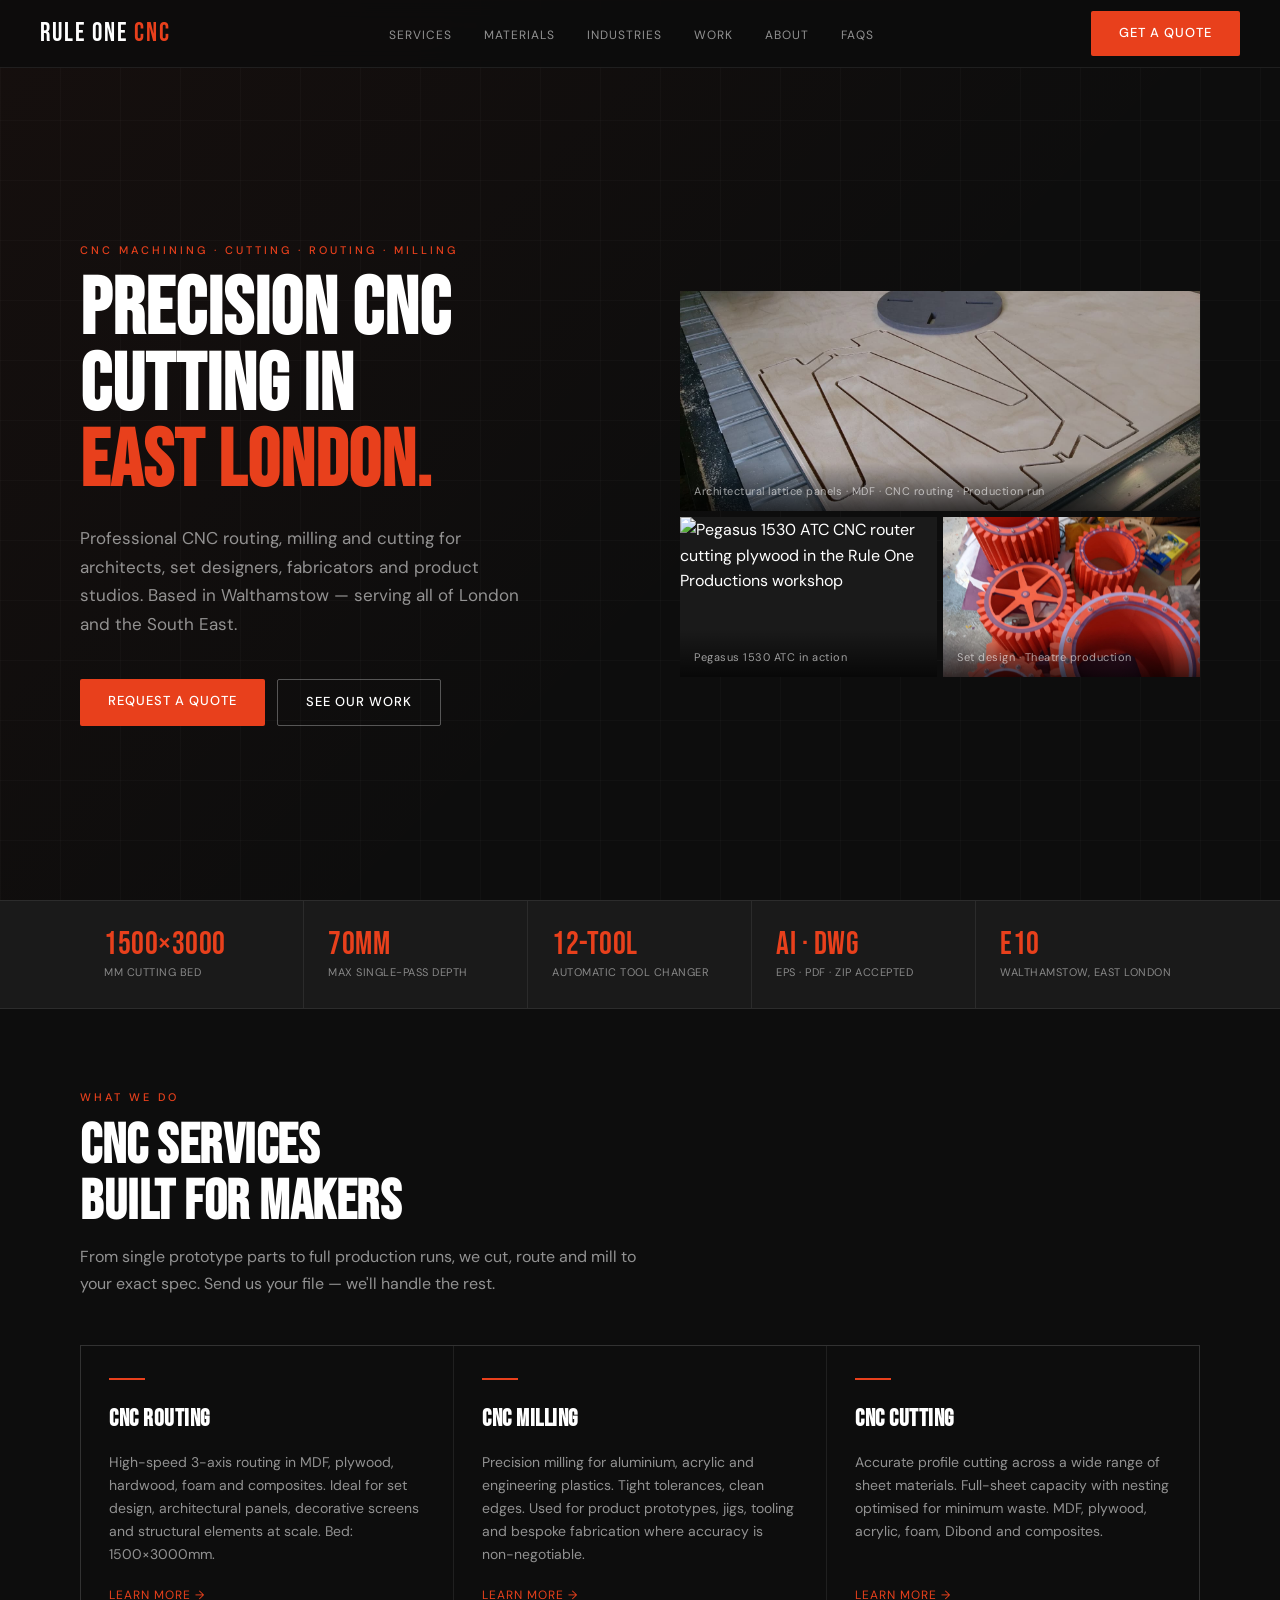
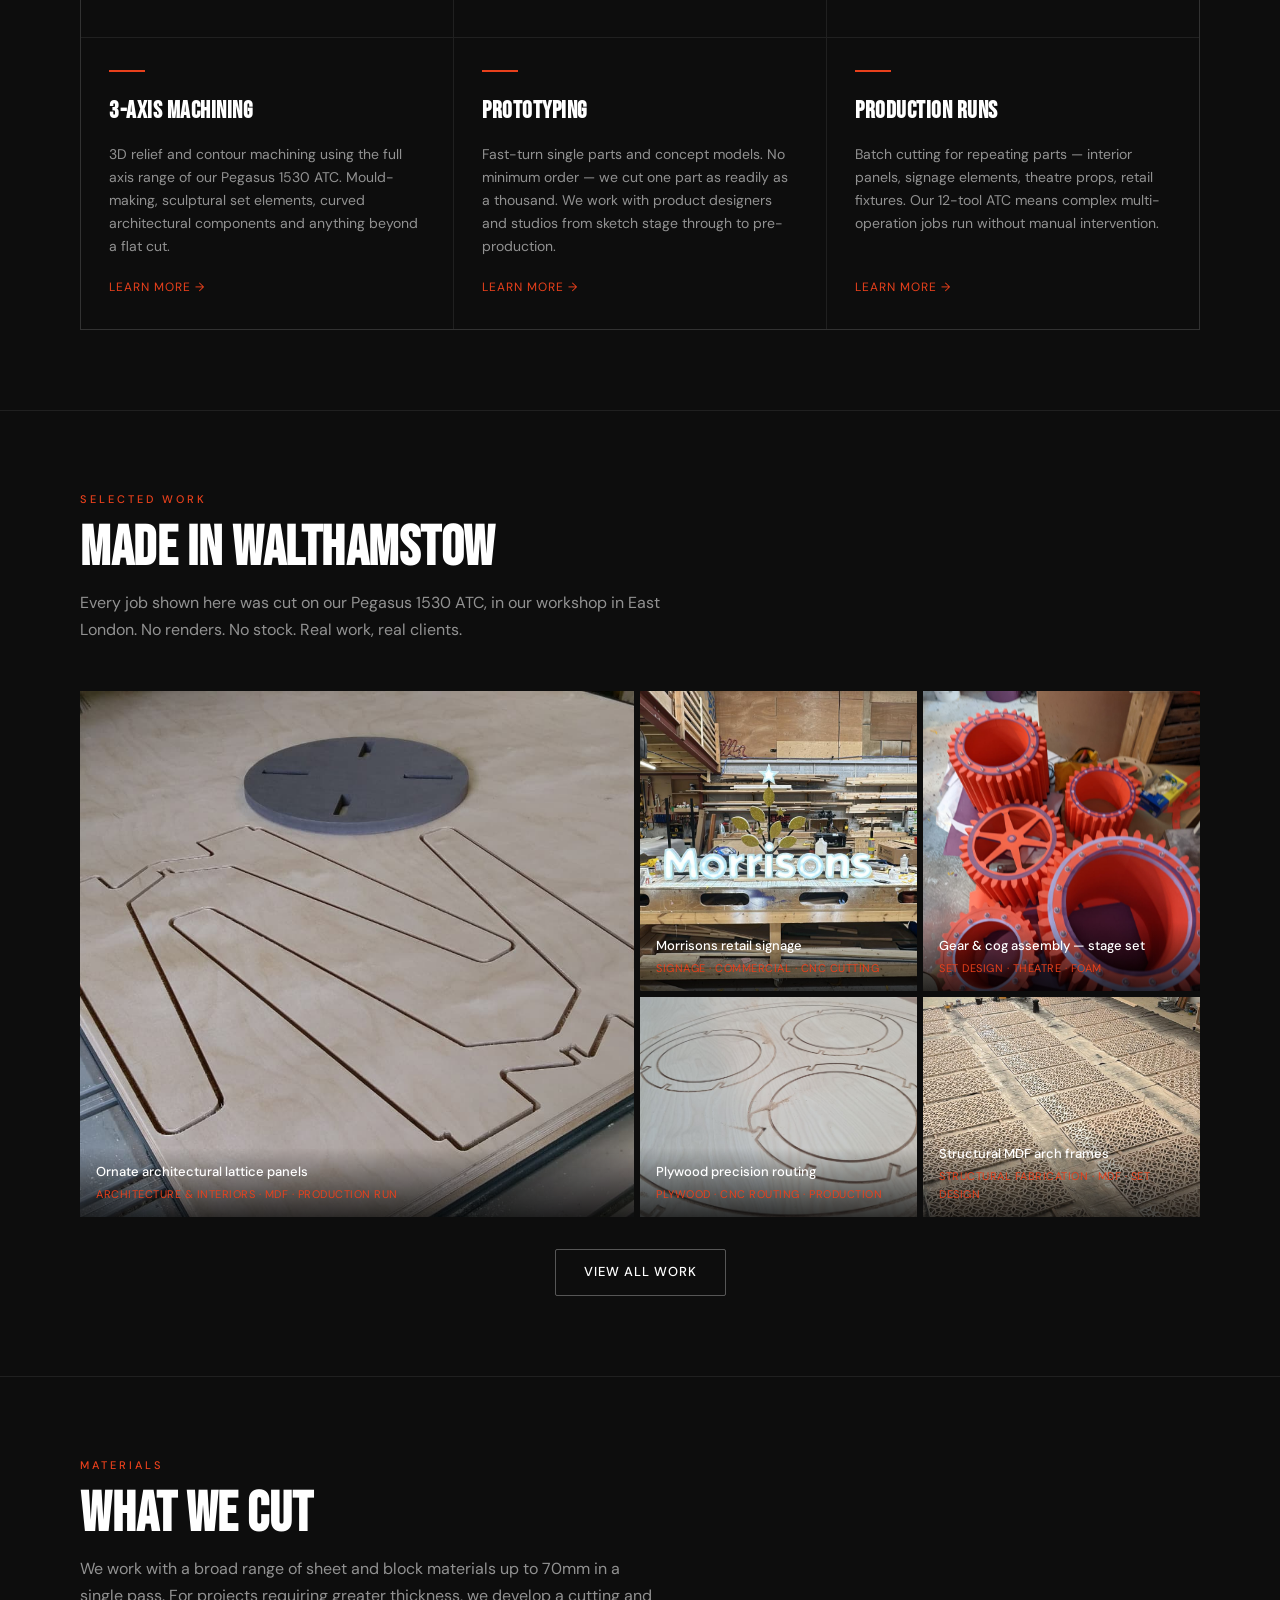
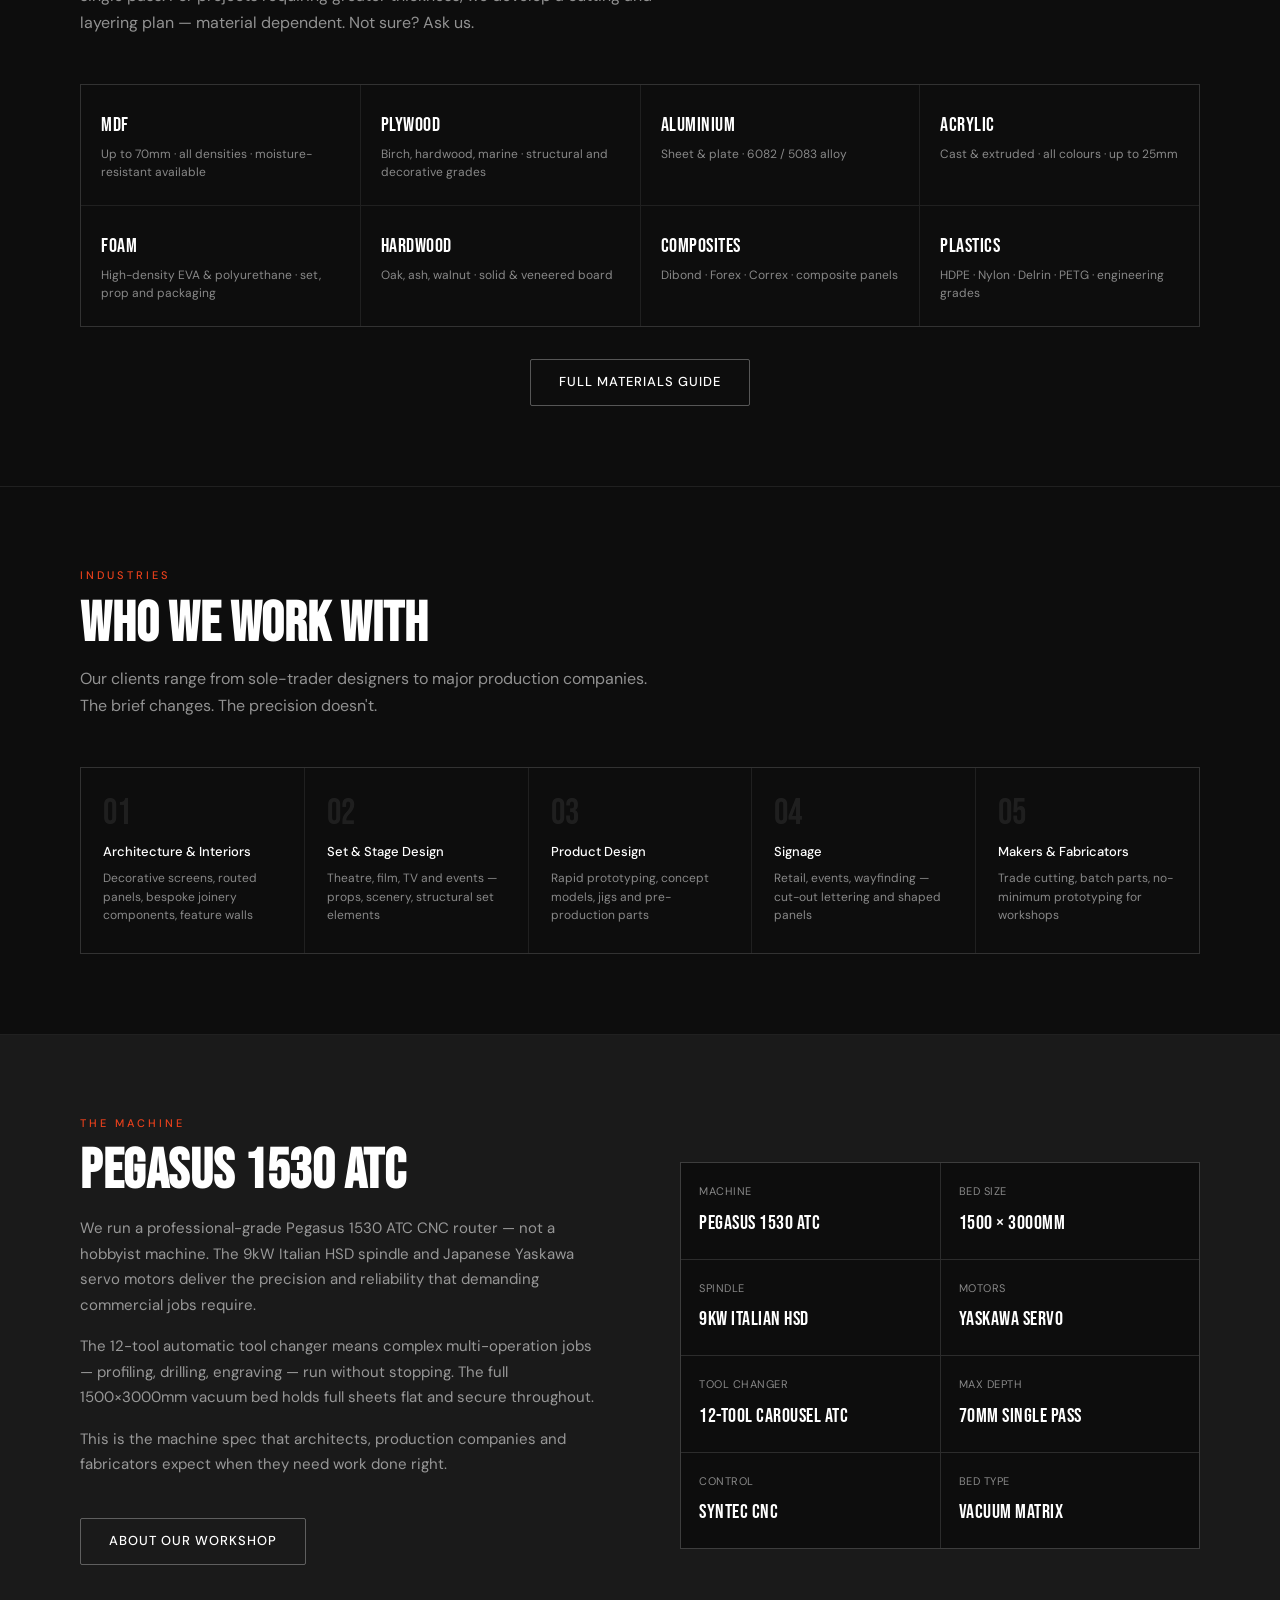
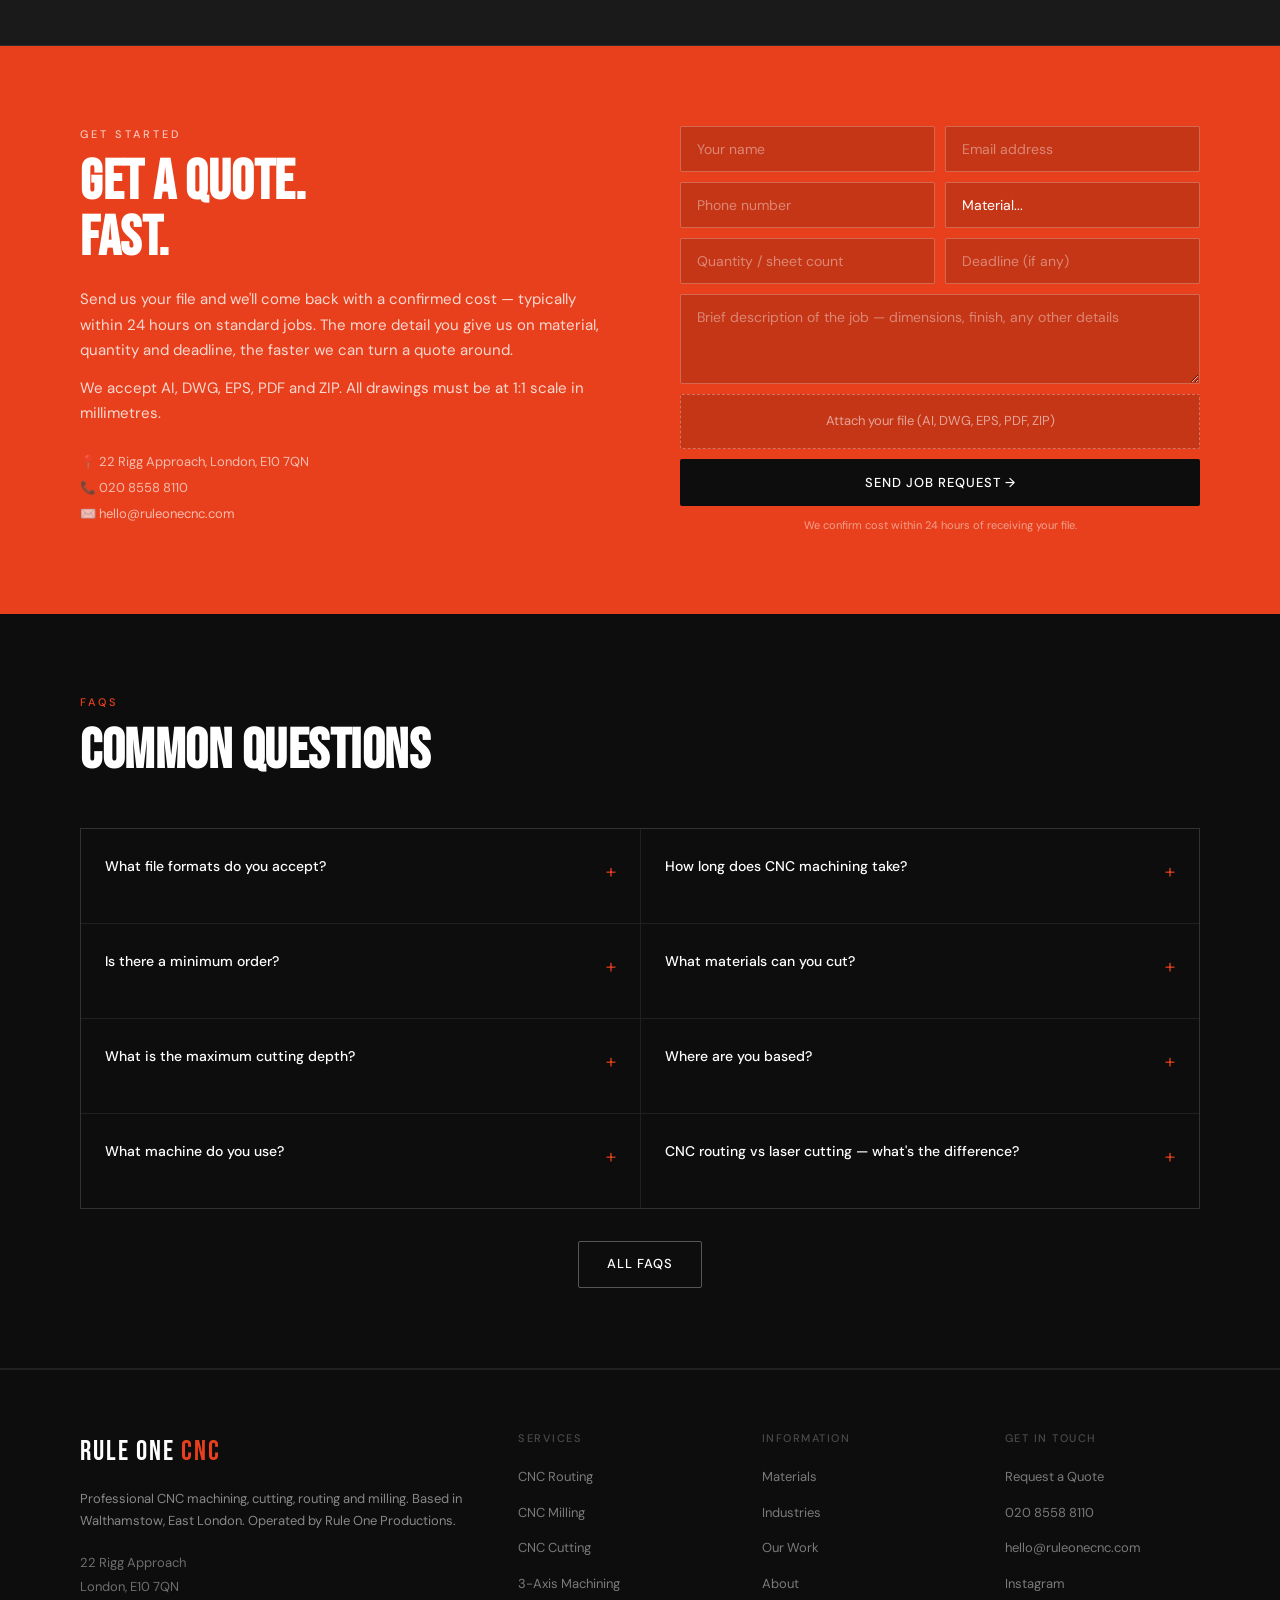
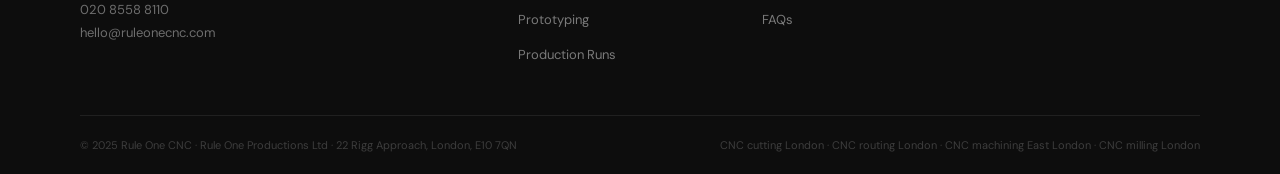
==== commit 17b6624a: "Add files via upload" ====
--- a/index.html
+++ b/index.html
@@ -29,10 +29,10 @@
     "priceRange": "££",
     "address": {
       "@type": "PostalAddress",
-      "streetAddress": "Unit 4, 10 Argall Ave",
-      "addressLocality": "Walthamstow",
+      "streetAddress": "22 Rigg Approach",
+      "addressLocality": "London",
       "addressRegion": "London",
-      "postalCode": "E10 7QE",
+      "postalCode": "E10 7QN",
       "addressCountry": "GB"
     },
     "geo": {
@@ -101,7 +101,7 @@
       {
         "@type": "Question",
         "name": "Where is Rule One CNC based?",
-        "acceptedAnswer": { "@type": "Answer", "text": "We are based at Unit 4, 10 Argall Ave, Walthamstow, London E10 7QE, operated by Rule One Productions. We serve clients across London and the South East." }
+        "acceptedAnswer": { "@type": "Answer", "text": "We are based at 22 Rigg Approach, London, E10 7QN, operated by Rule One Productions. We serve clients across London and the South East." }
       },
       {
         "@type": "Question",
@@ -166,7 +166,7 @@
         <div class="hero-right">
           <div class="hero-img-grid">
             <div class="hero-img-item span2">
-              <img src="images/lattice-panels-floor.jpg" alt="CNC routed architectural lattice panels laid out across the workshop floor — Rule One CNC, Walthamstow" loading="eager" />
+              <img src="[data-uri]" alt="CNC routed architectural lattice panels laid out across the workshop floor — Rule One CNC, Walthamstow" loading="eager" />
               <div class="hero-img-label">Architectural lattice panels · MDF · CNC routing · Production run</div>
             </div>
             <div class="hero-img-item">
@@ -174,7 +174,7 @@
               <div class="hero-img-label">Pegasus 1530 ATC in action</div>
             </div>
             <div class="hero-img-item">
-              <img src="images/gear-assemblies.jpg" alt="Large CNC routed foam gear and cog assemblies for theatre set design" loading="eager" />
+              <img src="[data-uri]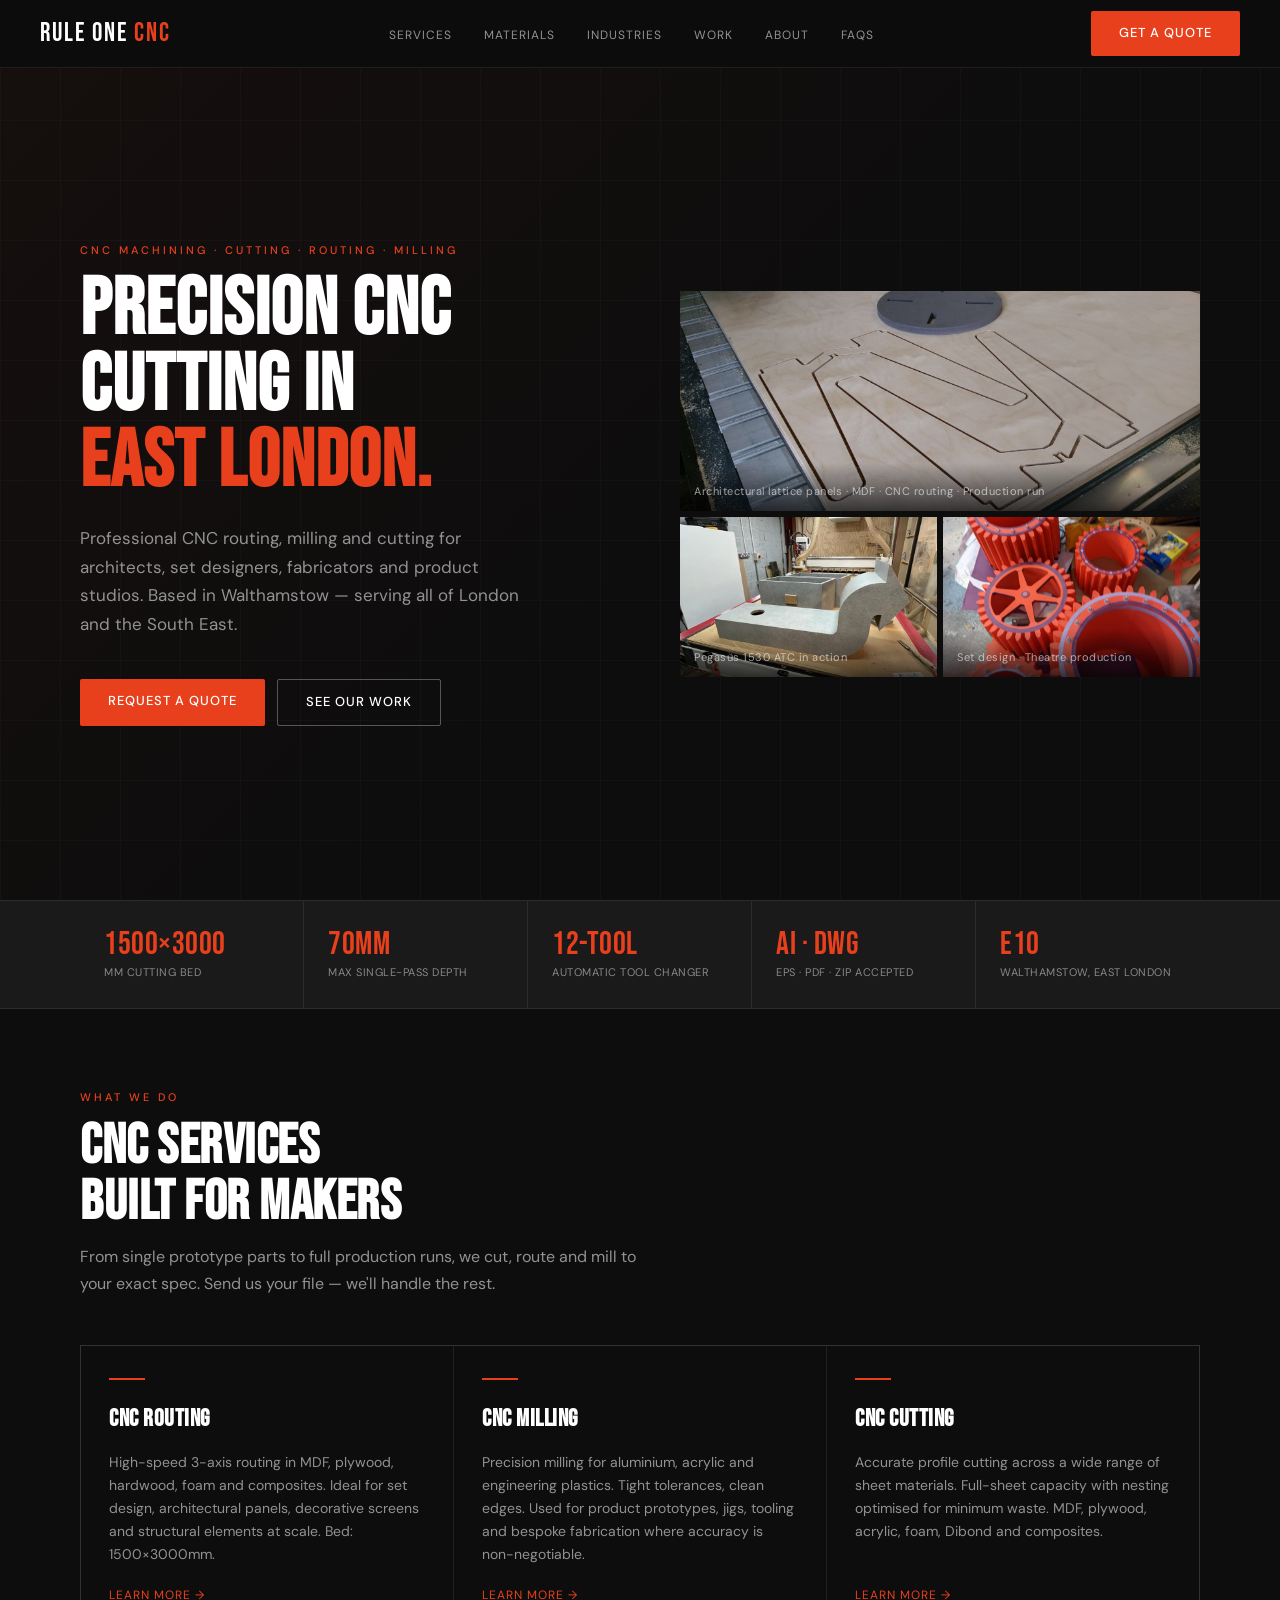
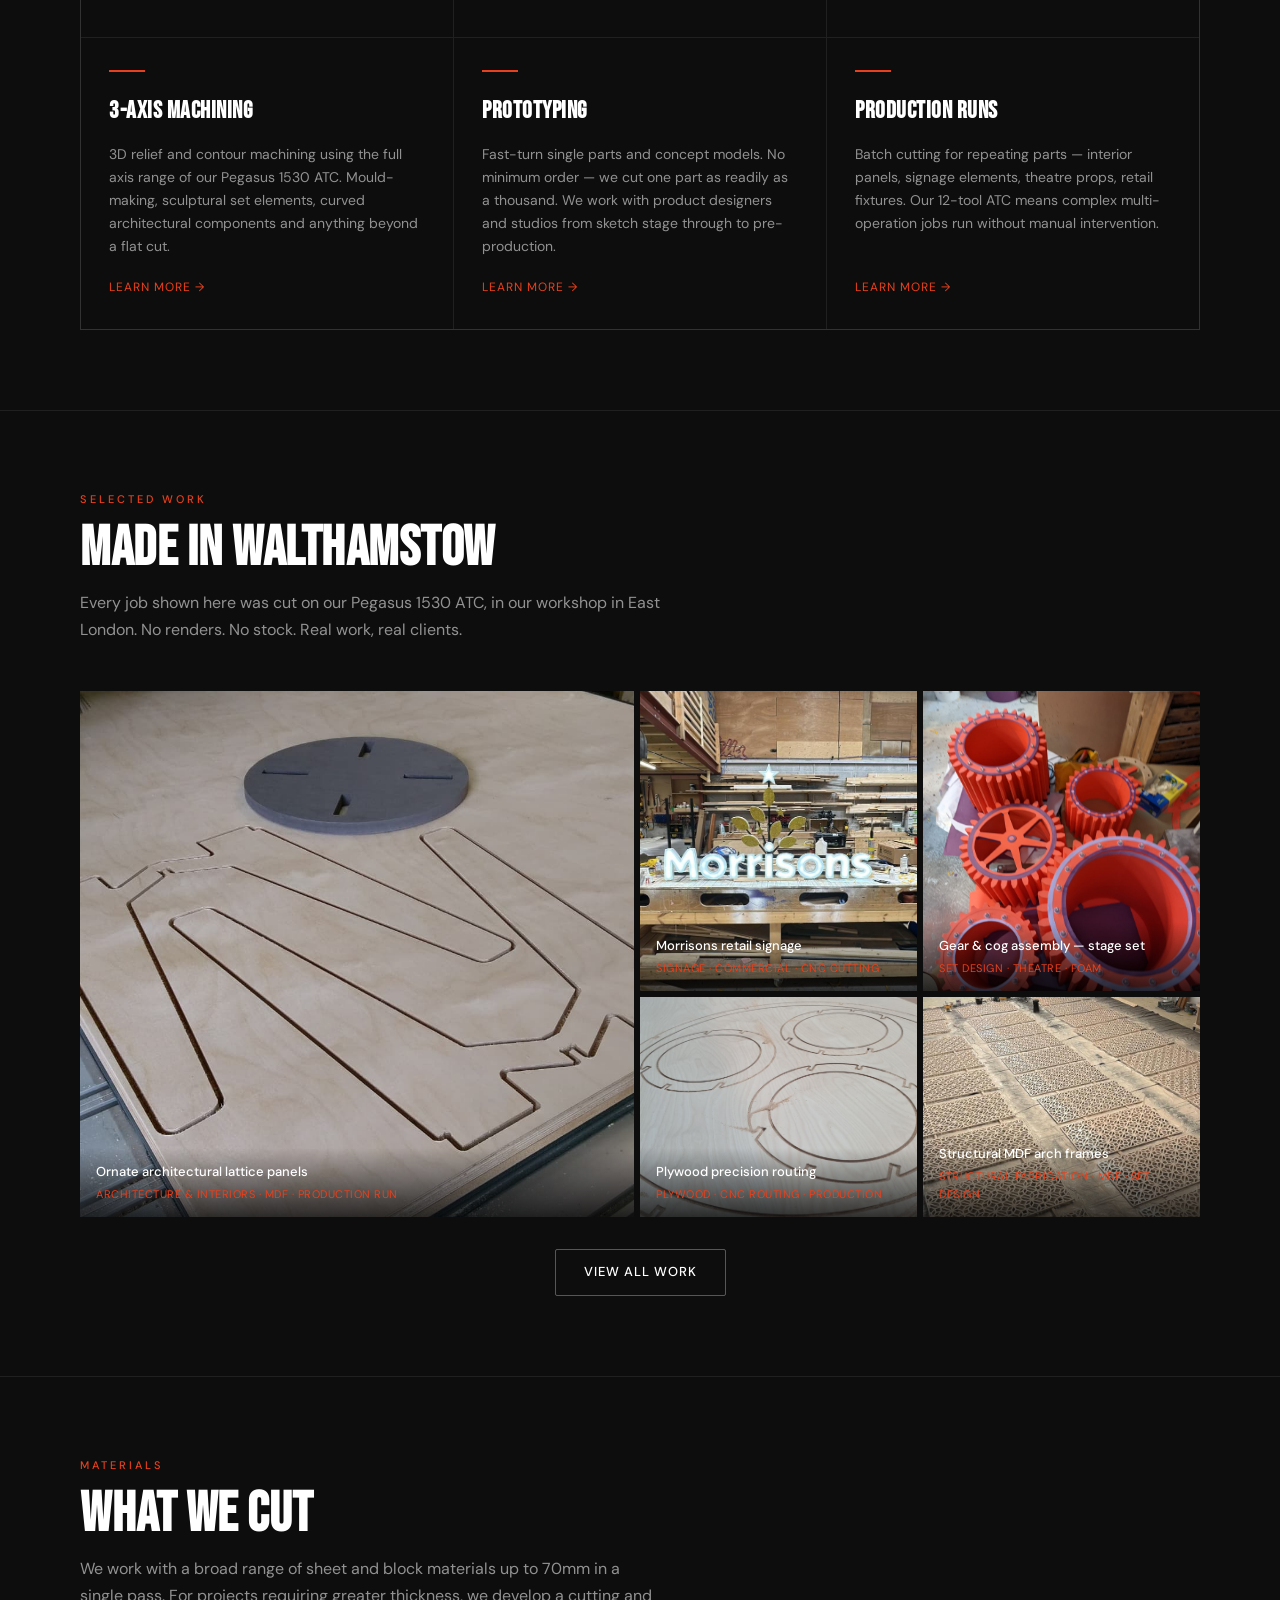
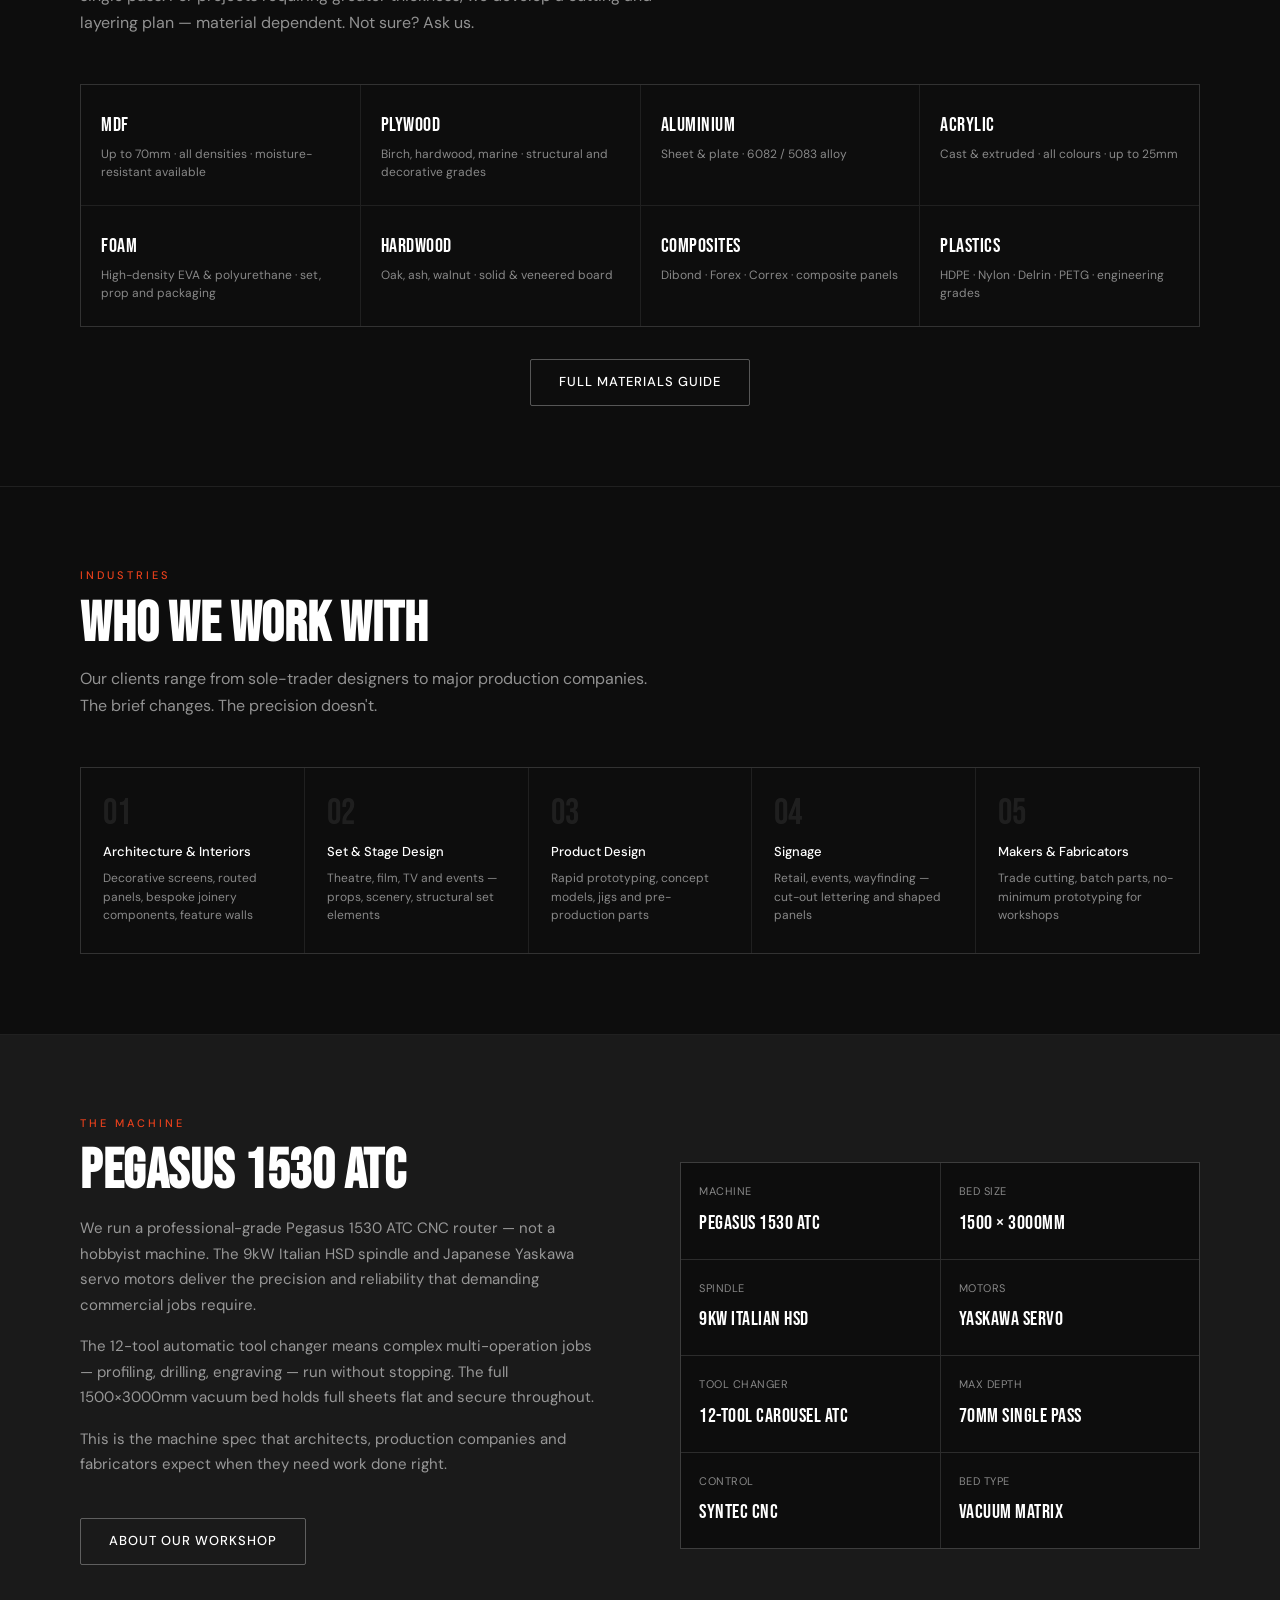
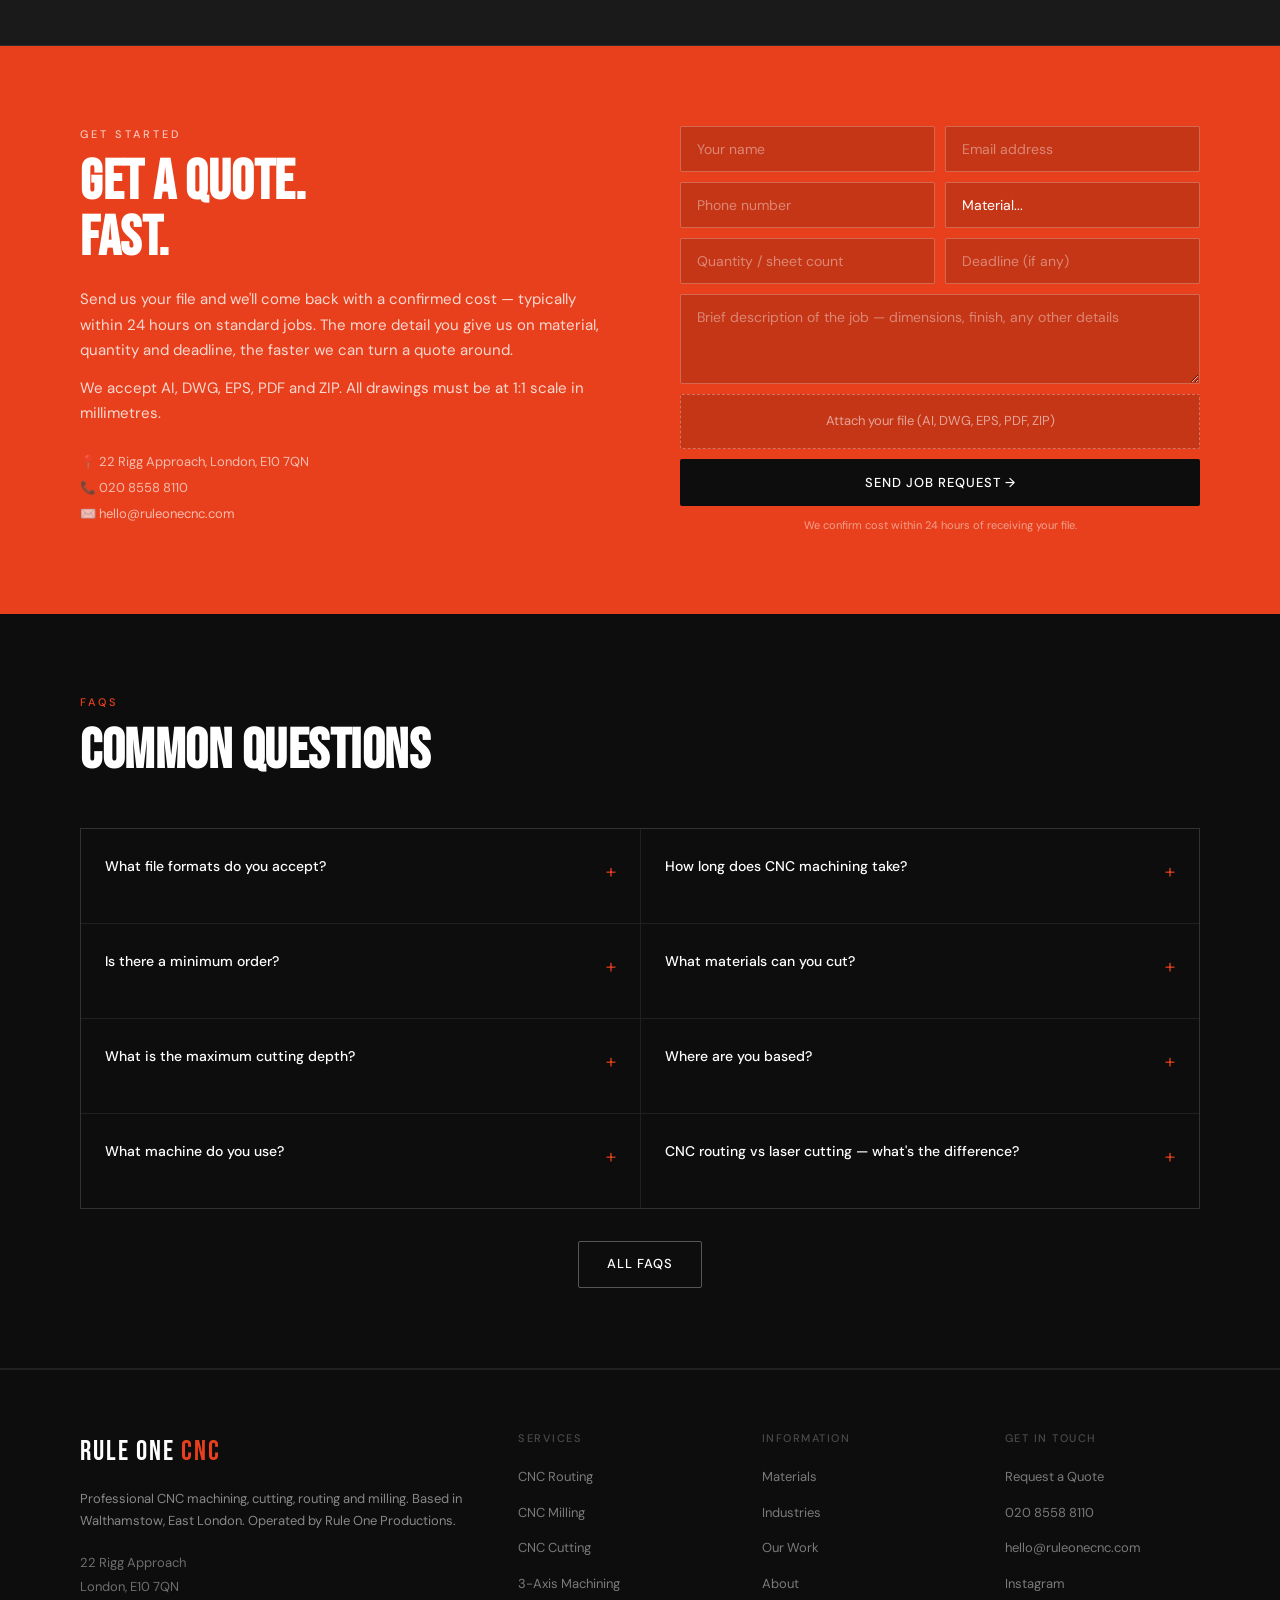
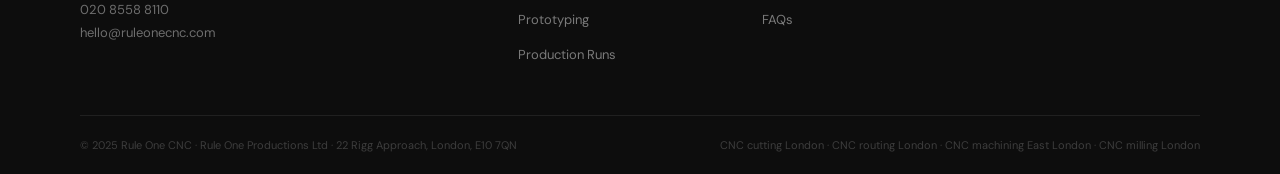
==== commit ddd4fc04: "Add files via upload" ====
--- a/index.html
+++ b/index.html
@@ -7,7 +7,651 @@
   <meta name="description" content="Professional CNC routing, milling and cutting in East London. Pegasus 1530 ATC — 1500×3000mm bed, up to 70mm depth. Fast turnaround, no minimum order. Get a quote today." />
   <meta name="robots" content="index, follow" />
   <link rel="canonical" href="https://www.ruleonecnc.com/" />
-  <link rel="stylesheet" href="css/style.css" />
+  <style>@import url('https://fonts.googleapis.com/css2?family=Bebas+Neue&family=DM+Sans:ital,wght@0,300;0,400;0,500;1,400&display=swap');
+
+:root {
+  --black: #0D0D0D;
+  --orange: #E8401C;
+  --white: #FFFFFF;
+  --gray: #1A1A1A;
+  --gray-mid: #2A2A2A;
+  --gray-light: #888888;
+  --text-muted: rgba(255,255,255,0.55);
+  --border: rgba(255,255,255,0.08);
+}
+
+*, *::before, *::after { box-sizing: border-box; margin: 0; padding: 0; }
+
+html { scroll-behavior: smooth; }
+
+body {
+  background: var(--black);
+  color: var(--white);
+  font-family: 'DM Sans', sans-serif;
+  font-size: 16px;
+  line-height: 1.6;
+  overflow-x: hidden;
+}
+
+img { max-width: 100%; height: auto; display: block; }
+a { color: inherit; text-decoration: none; }
+
+/* ─── TYPOGRAPHY ─── */
+.display {
+  font-family: 'Bebas Neue', sans-serif;
+  line-height: 0.95;
+  letter-spacing: 1px;
+}
+.eyebrow {
+  font-size: 11px;
+  letter-spacing: 3px;
+  text-transform: uppercase;
+  color: var(--orange);
+  font-weight: 500;
+  margin-bottom: 12px;
+  display: block;
+}
+h1 { font-family: 'Bebas Neue', sans-serif; font-size: clamp(52px, 7vw, 80px); line-height: 0.95; letter-spacing: 1px; }
+h2 { font-family: 'Bebas Neue', sans-serif; font-size: clamp(36px, 5vw, 56px); line-height: 1; letter-spacing: 0.5px; }
+h3 { font-family: 'Bebas Neue', sans-serif; font-size: 24px; letter-spacing: 0.5px; }
+h1 em, h2 em { color: var(--orange); font-style: normal; }
+p { line-height: 1.7; }
+
+/* ─── LAYOUT ─── */
+.container { max-width: 1200px; margin: 0 auto; padding: 0 40px; }
+.section { padding: 80px 0; border-bottom: 1px solid var(--border); }
+
+/* ─── BUTTONS ─── */
+.btn {
+  display: inline-block;
+  padding: 12px 28px;
+  font-family: 'DM Sans', sans-serif;
+  font-size: 13px;
+  font-weight: 500;
+  letter-spacing: 1px;
+  text-transform: uppercase;
+  border-radius: 2px;
+  cursor: pointer;
+  transition: all 0.2s;
+  border: none;
+}
+.btn-primary { background: var(--orange); color: var(--white); }
+.btn-primary:hover { background: #cc3518; }
+.btn-outline { background: transparent; color: var(--white); border: 1px solid rgba(255,255,255,0.3); }
+.btn-outline:hover { border-color: var(--white); }
+.btn-dark { background: var(--black); color: var(--white); }
+.btn-dark:hover { background: #1a1a1a; }
+
+/* ─── NAV ─── */
+.nav {
+  position: fixed;
+  top: 0; left: 0; right: 0;
+  z-index: 100;
+  display: flex;
+  justify-content: space-between;
+  align-items: center;
+  padding: 0 40px;
+  height: 68px;
+  background: rgba(13,13,13,0.95);
+  backdrop-filter: blur(10px);
+  border-bottom: 1px solid var(--border);
+  transition: all 0.3s;
+}
+.nav-logo {
+  font-family: 'Bebas Neue', sans-serif;
+  font-size: 26px;
+  letter-spacing: 2px;
+  color: var(--white);
+}
+.nav-logo span { color: var(--orange); }
+.nav-links {
+  display: flex;
+  gap: 32px;
+  list-style: none;
+}
+.nav-links a {
+  font-size: 12px;
+  letter-spacing: 1px;
+  text-transform: uppercase;
+  color: rgba(255,255,255,0.55);
+  transition: color 0.2s;
+}
+.nav-links a:hover { color: var(--white); }
+.nav-cta { flex-shrink: 0; }
+.nav-hamburger { display: none; flex-direction: column; gap: 5px; cursor: pointer; padding: 4px; }
+.nav-hamburger span { display: block; width: 22px; height: 2px; background: var(--white); transition: all 0.3s; }
+
+/* ─── HERO ─── */
+.hero {
+  min-height: 100vh;
+  display: flex;
+  align-items: center;
+  padding-top: 68px;
+  position: relative;
+  overflow: hidden;
+}
+.hero-bg {
+  position: absolute;
+  inset: 0;
+  background: 
+    linear-gradient(135deg, rgba(232,64,28,0.04) 0%, transparent 60%),
+    var(--black);
+}
+.hero-grid-overlay {
+  position: absolute;
+  inset: 0;
+  background-image: 
+    linear-gradient(rgba(255,255,255,0.02) 1px, transparent 1px),
+    linear-gradient(90deg, rgba(255,255,255,0.02) 1px, transparent 1px);
+  background-size: 60px 60px;
+}
+.hero-content {
+  position: relative;
+  z-index: 2;
+  display: grid;
+  grid-template-columns: 1fr 1fr;
+  gap: 80px;
+  align-items: center;
+  width: 100%;
+  max-width: 1200px;
+  margin: 0 auto;
+  padding: 80px 40px;
+}
+.hero-left { max-width: 560px; }
+.hero-h1 { margin-bottom: 24px; }
+.hero-sub {
+  font-size: 17px;
+  color: var(--text-muted);
+  margin-bottom: 40px;
+  max-width: 460px;
+}
+.hero-ctas { display: flex; gap: 12px; flex-wrap: wrap; }
+.hero-right { position: relative; }
+.hero-img-grid {
+  display: grid;
+  grid-template-columns: 1fr 1fr;
+  grid-template-rows: 220px 160px;
+  gap: 6px;
+}
+.hero-img-item {
+  background: var(--gray);
+  overflow: hidden;
+  position: relative;
+}
+.hero-img-item.span2 { grid-column: span 2; }
+.hero-img-item img {
+  width: 100%; height: 100%;
+  object-fit: cover;
+  transition: transform 0.6s ease;
+}
+.hero-img-item:hover img { transform: scale(1.04); }
+.hero-img-label {
+  position: absolute;
+  bottom: 0; left: 0; right: 0;
+  padding: 20px 14px 10px;
+  background: linear-gradient(transparent, rgba(0,0,0,0.7));
+  font-size: 11px;
+  color: rgba(255,255,255,0.6);
+  letter-spacing: 0.5px;
+}
+
+/* ─── TRUST BAR ─── */
+.trust-bar {
+  background: var(--gray);
+  border-top: 1px solid var(--border);
+  border-bottom: 1px solid var(--border);
+}
+.trust-bar-inner {
+  display: grid;
+  grid-template-columns: repeat(5, 1fr);
+}
+.trust-item {
+  padding: 28px 24px;
+  border-right: 1px solid var(--border);
+  transition: background 0.2s;
+}
+.trust-item:last-child { border-right: none; }
+.trust-item:hover { background: rgba(255,255,255,0.02); }
+.trust-num {
+  font-family: 'Bebas Neue', sans-serif;
+  font-size: 32px;
+  color: var(--orange);
+  line-height: 1;
+  margin-bottom: 4px;
+  letter-spacing: 0.5px;
+}
+.trust-label {
+  font-size: 11px;
+  color: var(--gray-light);
+  text-transform: uppercase;
+  letter-spacing: 0.5px;
+  line-height: 1.4;
+}
+
+/* ─── SERVICES ─── */
+.services-grid {
+  display: grid;
+  grid-template-columns: repeat(3, 1fr);
+  gap: 1px;
+  background: var(--border);
+  border: 1px solid var(--border);
+  margin-top: 48px;
+}
+.service-card {
+  background: var(--black);
+  padding: 32px 28px;
+  transition: background 0.2s;
+  display: flex;
+  flex-direction: column;
+}
+.service-card:hover { background: #111; }
+.service-bar {
+  width: 36px; height: 2px;
+  background: var(--orange);
+  margin-bottom: 20px;
+  transition: width 0.3s;
+}
+.service-card:hover .service-bar { width: 56px; }
+.service-card h3 { margin-bottom: 12px; }
+.service-card p {
+  font-size: 14px;
+  color: var(--text-muted);
+  line-height: 1.65;
+  flex: 1;
+  margin-bottom: 20px;
+}
+.service-link {
+  font-size: 12px;
+  color: var(--orange);
+  letter-spacing: 1px;
+  text-transform: uppercase;
+  display: inline-flex;
+  align-items: center;
+  gap: 6px;
+  transition: gap 0.2s;
+}
+.service-card:hover .service-link { gap: 10px; }
+
+/* ─── PORTFOLIO ─── */
+.portfolio-grid {
+  display: grid;
+  grid-template-columns: 2fr 1fr 1fr;
+  grid-template-rows: 300px 220px;
+  gap: 6px;
+  margin-top: 48px;
+}
+.port-item {
+  position: relative;
+  overflow: hidden;
+  background: var(--gray);
+  cursor: pointer;
+}
+.port-item.tall { grid-row: span 2; }
+.port-item img {
+  width: 100%; height: 100%;
+  object-fit: cover;
+  transition: transform 0.6s ease;
+}
+.port-item:hover img { transform: scale(1.05); }
+.port-overlay {
+  position: absolute;
+  inset: 0;
+  background: linear-gradient(to top, rgba(0,0,0,0.85) 0%, transparent 50%);
+  display: flex;
+  flex-direction: column;
+  justify-content: flex-end;
+  padding: 20px;
+  opacity: 0;
+  transition: opacity 0.3s;
+}
+.port-item:hover .port-overlay { opacity: 1; }
+.port-always {
+  position: absolute;
+  bottom: 0; left: 0; right: 0;
+  padding: 14px 16px;
+  background: linear-gradient(transparent, rgba(0,0,0,0.75));
+}
+.port-title { font-size: 13px; font-weight: 500; margin-bottom: 3px; }
+.port-tag { font-size: 11px; color: var(--orange); text-transform: uppercase; letter-spacing: 0.5px; }
+
+/* ─── MATERIALS ─── */
+.materials-grid {
+  display: grid;
+  grid-template-columns: repeat(4, 1fr);
+  gap: 1px;
+  background: var(--border);
+  border: 1px solid var(--border);
+  margin-top: 48px;
+}
+.material-cell {
+  background: var(--black);
+  padding: 24px 20px;
+  transition: background 0.2s;
+}
+.material-cell:hover { background: #111; }
+.material-name {
+  font-family: 'Bebas Neue', sans-serif;
+  font-size: 20px;
+  letter-spacing: 0.5px;
+  margin-bottom: 4px;
+}
+.material-detail { font-size: 12px; color: var(--gray-light); line-height: 1.5; }
+
+/* ─── INDUSTRIES ─── */
+.industries-strip {
+  display: grid;
+  grid-template-columns: repeat(5, 1fr);
+  gap: 1px;
+  background: var(--border);
+  border: 1px solid var(--border);
+  margin-top: 48px;
+}
+.industry-cell {
+  background: var(--black);
+  padding: 28px 22px;
+  transition: background 0.2s;
+}
+.industry-cell:hover { background: #111; }
+.industry-num {
+  font-family: 'Bebas Neue', sans-serif;
+  font-size: 36px;
+  color: rgba(255,255,255,0.08);
+  line-height: 1;
+  margin-bottom: 12px;
+  transition: color 0.2s;
+}
+.industry-cell:hover .industry-num { color: var(--orange); }
+.industry-name { font-size: 13px; font-weight: 500; margin-bottom: 8px; line-height: 1.3; }
+.industry-desc { font-size: 12px; color: var(--gray-light); line-height: 1.55; }
+
+/* ─── MACHINE SPEC ─── */
+.machine-section {
+  background: var(--gray);
+}
+.machine-inner {
+  display: grid;
+  grid-template-columns: 1fr 1fr;
+  gap: 80px;
+  align-items: center;
+}
+.spec-grid {
+  display: grid;
+  grid-template-columns: 1fr 1fr;
+  gap: 1px;
+  background: var(--border);
+  border: 1px solid var(--border);
+  margin-top: 32px;
+}
+.spec-item {
+  background: var(--black);
+  padding: 20px 18px;
+}
+.spec-label { font-size: 11px; color: var(--gray-light); text-transform: uppercase; letter-spacing: 0.5px; margin-bottom: 6px; }
+.spec-value { font-family: 'Bebas Neue', sans-serif; font-size: 20px; color: var(--white); letter-spacing: 0.5px; }
+.machine-copy p { color: var(--text-muted); margin-bottom: 16px; font-size: 15px; }
+
+/* ─── QUOTE SECTION ─── */
+.quote-section {
+  background: var(--orange);
+  border-bottom: none;
+}
+.quote-inner {
+  display: grid;
+  grid-template-columns: 1fr 1fr;
+  gap: 80px;
+  align-items: start;
+}
+.quote-copy h2 { color: var(--white); margin-bottom: 20px; }
+.quote-copy p { color: rgba(255,255,255,0.8); font-size: 15px; margin-bottom: 12px; }
+.quote-meta { margin-top: 24px; }
+.quote-meta p { font-size: 13px; color: rgba(255,255,255,0.65); margin-bottom: 4px; }
+.quote-form { display: flex; flex-direction: column; gap: 10px; }
+.form-row { display: grid; grid-template-columns: 1fr 1fr; gap: 10px; }
+.quote-form input,
+.quote-form select,
+.quote-form textarea {
+  width: 100%;
+  background: rgba(0,0,0,0.15);
+  border: 1px solid rgba(255,255,255,0.25);
+  color: var(--white);
+  padding: 13px 16px;
+  font-family: 'DM Sans', sans-serif;
+  font-size: 14px;
+  border-radius: 2px;
+  outline: none;
+  transition: border-color 0.2s;
+  -webkit-appearance: none;
+}
+.quote-form input:focus,
+.quote-form select:focus,
+.quote-form textarea:focus { border-color: rgba(255,255,255,0.6); }
+.quote-form input::placeholder,
+.quote-form textarea::placeholder { color: rgba(255,255,255,0.4); }
+.quote-form select option { background: #333; color: #fff; }
+.quote-form textarea { resize: vertical; min-height: 90px; }
+.form-file-label {
+  display: block;
+  background: rgba(0,0,0,0.15);
+  border: 1px dashed rgba(255,255,255,0.3);
+  color: rgba(255,255,255,0.55);
+  padding: 16px;
+  text-align: center;
+  font-size: 13px;
+  cursor: pointer;
+  border-radius: 2px;
+  transition: border-color 0.2s;
+}
+.form-file-label:hover { border-color: rgba(255,255,255,0.6); color: var(--white); }
+.form-file-input { display: none; }
+.form-submit-btn {
+  background: var(--black);
+  color: var(--white);
+  border: none;
+  padding: 15px;
+  font-family: 'DM Sans', sans-serif;
+  font-size: 13px;
+  font-weight: 500;
+  letter-spacing: 1px;
+  text-transform: uppercase;
+  cursor: pointer;
+  border-radius: 2px;
+  transition: background 0.2s;
+  width: 100%;
+}
+.form-submit-btn:hover { background: #1a1a1a; }
+.form-note { font-size: 11px; color: rgba(255,255,255,0.5); text-align: center; }
+.form-success {
+  display: none;
+  background: rgba(0,0,0,0.2);
+  border: 1px solid rgba(255,255,255,0.3);
+  padding: 24px;
+  text-align: center;
+  border-radius: 2px;
+}
+.form-success h3 { font-family: 'Bebas Neue', sans-serif; font-size: 28px; margin-bottom: 8px; }
+.form-success p { font-size: 14px; color: rgba(255,255,255,0.8); }
+
+/* ─── FAQ ─── */
+.faq-grid {
+  display: grid;
+  grid-template-columns: 1fr 1fr;
+  gap: 1px;
+  background: var(--border);
+  border: 1px solid var(--border);
+  margin-top: 48px;
+}
+.faq-item {
+  background: var(--black);
+  padding: 28px 24px;
+  cursor: pointer;
+  transition: background 0.2s;
+}
+.faq-item:hover { background: #0f0f0f; }
+.faq-q {
+  font-size: 14px;
+  font-weight: 500;
+  color: var(--white);
+  margin-bottom: 10px;
+  line-height: 1.4;
+  display: flex;
+  justify-content: space-between;
+  gap: 12px;
+}
+.faq-q::after {
+  content: '+';
+  color: var(--orange);
+  font-size: 20px;
+  font-weight: 300;
+  flex-shrink: 0;
+  transition: transform 0.3s;
+}
+.faq-item.open .faq-q::after { transform: rotate(45deg); }
+.faq-a {
+  font-size: 13px;
+  color: var(--text-muted);
+  line-height: 1.7;
+  display: none;
+  padding-top: 8px;
+}
+.faq-item.open .faq-a { display: block; }
+
+/* ─── FOOTER ─── */
+.footer {
+  padding: 60px 0 0;
+  border-top: 1px solid var(--border);
+}
+.footer-grid {
+  display: grid;
+  grid-template-columns: 2fr 1fr 1fr 1fr;
+  gap: 48px;
+  padding-bottom: 48px;
+}
+.footer-logo {
+  font-family: 'Bebas Neue', sans-serif;
+  font-size: 28px;
+  letter-spacing: 2px;
+  margin-bottom: 14px;
+}
+.footer-logo span { color: var(--orange); }
+.footer-tagline { font-size: 13px; color: var(--gray-light); line-height: 1.65; margin-bottom: 20px; }
+.footer-address { font-size: 13px; color: rgba(255,255,255,0.4); line-height: 1.8; }
+.footer-col h4 {
+  font-size: 11px;
+  text-transform: uppercase;
+  letter-spacing: 1.5px;
+  color: rgba(255,255,255,0.25);
+  margin-bottom: 16px;
+  font-weight: 500;
+}
+.footer-col ul { list-style: none; display: flex; flex-direction: column; gap: 10px; }
+.footer-col ul li a { font-size: 13px; color: rgba(255,255,255,0.45); transition: color 0.2s; }
+.footer-col ul li a:hover { color: var(--white); }
+.footer-bottom {
+  border-top: 1px solid var(--border);
+  padding: 20px 0;
+  display: flex;
+  justify-content: space-between;
+  align-items: center;
+  gap: 20px;
+}
+.footer-bottom p { font-size: 11px; color: rgba(255,255,255,0.2); }
+.footer-keywords { font-size: 11px; color: rgba(255,255,255,0.12); }
+
+/* ─── SECTION INTRO ─── */
+.section-intro { max-width: 580px; margin-top: 12px; }
+.section-intro p { font-size: 16px; color: var(--text-muted); }
+
+/* ─── MOBILE NAV ─── */
+.mobile-menu {
+  display: none;
+  position: fixed;
+  inset: 0;
+  background: var(--black);
+  z-index: 99;
+  flex-direction: column;
+  justify-content: center;
+  align-items: center;
+  gap: 32px;
+  padding-top: 68px;
+}
+.mobile-menu.open { display: flex; }
+.mobile-menu a {
+  font-family: 'Bebas Neue', sans-serif;
+  font-size: 42px;
+  letter-spacing: 2px;
+  color: var(--white);
+  transition: color 0.2s;
+}
+.mobile-menu a:hover { color: var(--orange); }
+
+/* ─── RESPONSIVE ─── */
+@media (max-width: 1024px) {
+  .hero-content { grid-template-columns: 1fr; gap: 48px; }
+  .hero-left { max-width: 100%; }
+  .hero-right { display: none; }
+  .trust-bar-inner { grid-template-columns: repeat(3, 1fr); }
+  .trust-item:nth-child(3) { border-right: none; }
+  .trust-item:nth-child(4), .trust-item:nth-child(5) { border-top: 1px solid var(--border); }
+  .services-grid { grid-template-columns: repeat(2, 1fr); }
+  .portfolio-grid { grid-template-columns: 1fr 1fr; grid-template-rows: auto; }
+  .port-item.tall { grid-row: span 1; }
+  .materials-grid { grid-template-columns: repeat(2, 1fr); }
+  .industries-strip { grid-template-columns: repeat(3, 1fr); }
+  .machine-inner { grid-template-columns: 1fr; }
+  .quote-inner { grid-template-columns: 1fr; }
+  .footer-grid { grid-template-columns: 1fr 1fr; }
+}
+
+@media (max-width: 768px) {
+  .container { padding: 0 20px; }
+  .section { padding: 60px 0; }
+  .nav { padding: 0 20px; }
+  .nav-links { display: none; }
+  .nav-cta { display: none; }
+  .nav-hamburger { display: flex; }
+  .hero-content { padding: 60px 20px; }
+  .services-grid { grid-template-columns: 1fr; }
+  .portfolio-grid { grid-template-columns: 1fr; }
+  .materials-grid { grid-template-columns: repeat(2, 1fr); }
+  .industries-strip { grid-template-columns: repeat(2, 1fr); }
+  .trust-bar-inner { grid-template-columns: repeat(2, 1fr); }
+  .trust-item:nth-child(3) { border-right: 1px solid var(--border); }
+  .faq-grid { grid-template-columns: 1fr; }
+  .footer-grid { grid-template-columns: 1fr; }
+  .footer-bottom { flex-direction: column; align-items: flex-start; gap: 8px; }
+  .quote-inner { grid-template-columns: 1fr; gap: 40px; }
+  .form-row { grid-template-columns: 1fr; }
+  .spec-grid { grid-template-columns: 1fr; }
+  h1 { font-size: 48px; }
+  h2 { font-size: 36px; }
+}
+
+/* ─── UTILITY ─── */
+.mt-8 { margin-top: 8px; }
+.mt-16 { margin-top: 16px; }
+.mt-24 { margin-top: 24px; }
+.text-orange { color: var(--orange); }
+.text-muted { color: var(--text-muted); }
+
+/* ─── PAGE HERO (inner pages) ─── */
+.page-hero {
+  padding: 140px 0 80px;
+  border-bottom: 1px solid var(--border);
+}
+.page-hero h1 { margin-bottom: 16px; }
+.page-hero p { font-size: 17px; color: var(--text-muted); max-width: 560px; }
+
+/* ─── ANIMATIONS ─── */
+.fade-in {
+  opacity: 0;
+  transform: translateY(20px);
+  transition: opacity 0.6s ease, transform 0.6s ease;
+}
+.fade-in.visible {
+  opacity: 1;
+  transform: translateY(0);
+}
+</style>
 
   <!-- Open Graph -->
   <meta property="og:title" content="CNC Machining, Cutting &amp; Routing in London | Rule One CNC" />
@@ -170,7 +814,7 @@
               <div class="hero-img-label">Architectural lattice panels · MDF · CNC routing · Production run</div>
             </div>
             <div class="hero-img-item">
-              <img src="images/cnc-machine-cutting.jpg" alt="Pegasus 1530 ATC CNC router cutting plywood in the Rule One Productions workshop" loading="eager" />
+              <img src="[data-uri]" alt="Pegasus 1530 ATC CNC router cutting plywood in the Rule One Productions workshop" loading="eager" />
               <div class="hero-img-label">Pegasus 1530 ATC in action</div>
             </div>
             <div class="hero-img-item">
@@ -278,7 +922,7 @@
             </div>
           </div>
           <div class="port-item fade-in">
-            <img src="images/morrisons-signage.jpg" alt="CNC cut Morrisons illuminated retail signage lettering — Rule One CNC workshop" loading="lazy" />
+            <img src="[data-uri]